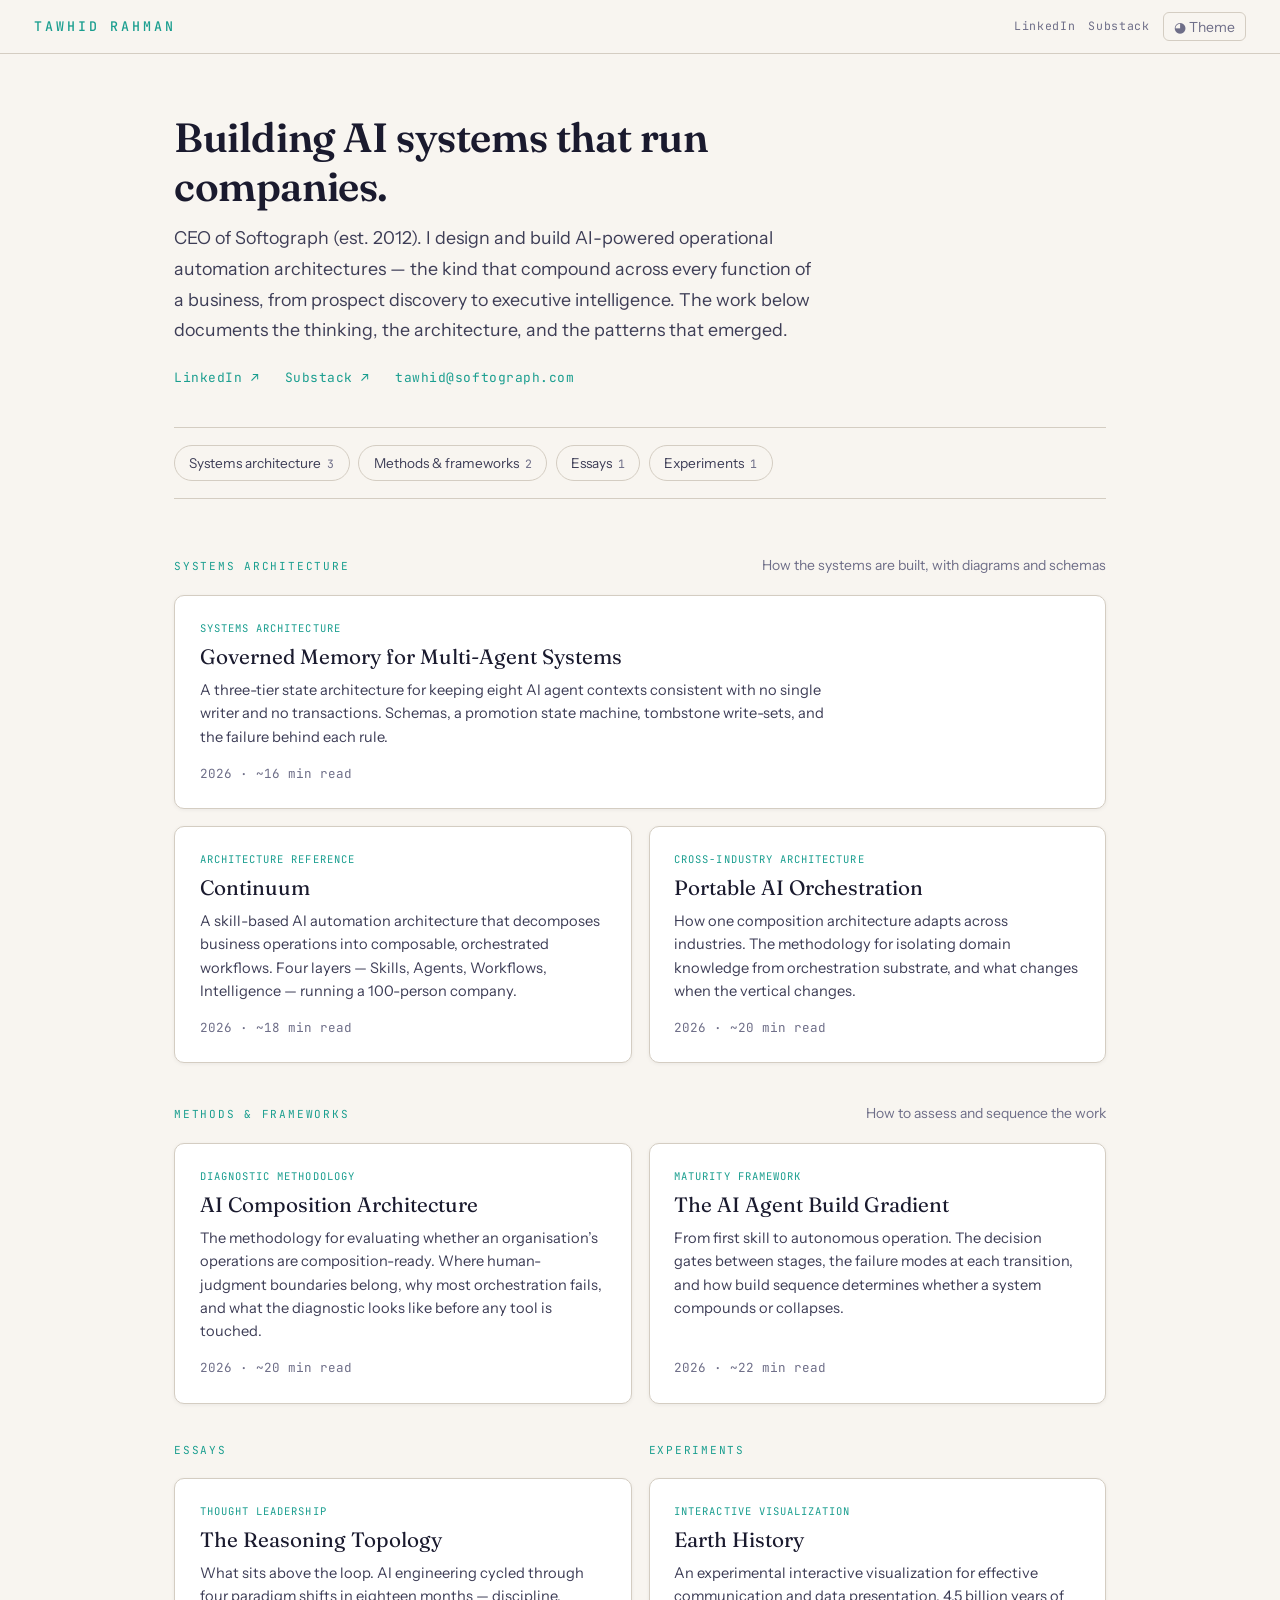
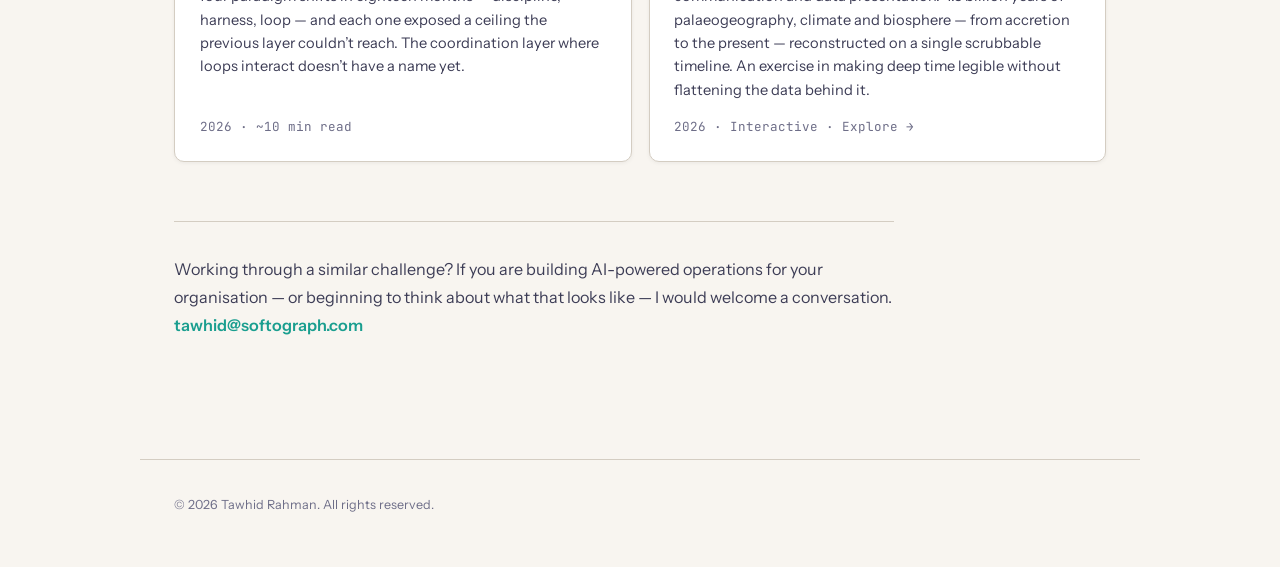
==== index.html @ f1efe05d "Layout: equal-height paired cards; centred reading column with wider figures on all articles; fix mo" ====
<!DOCTYPE html>
<html lang="en" data-theme="light">
<head>
<meta charset="UTF-8">
<meta name="viewport" content="width=device-width, initial-scale=1.0">
<title>Tawhid Rahman &mdash; AI Architecture &amp; Enterprise Automation</title>
<meta name="description" content="Tawhid Rahman designs and builds AI-powered operational automation systems for enterprises. CEO of Softograph. Explore architecture references, diagnostic methodologies, and frameworks.">
<meta name="author" content="Tawhid Rahman">
<meta property="og:title" content="Tawhid Rahman — AI Architecture & Enterprise Automation">
<meta property="og:description" content="Architecture references, diagnostic methodologies, and frameworks for building AI-powered operational automation systems.">
<meta property="og:type" content="website">
<link rel="preconnect" href="https://fonts.googleapis.com">
<link rel="preconnect" href="https://fonts.gstatic.com" crossorigin>
<link href="https://fonts.googleapis.com/css2?family=Fraunces:ital,opsz,wght@0,9..144,300;0,9..144,400;0,9..144,600;1,9..144,400&family=Instrument+Sans:wght@400;500;600;700&family=JetBrains+Mono:wght@400;500&display=swap" rel="stylesheet">
<style>
:root{
  --teal:#1a9e8f;--teal-light:#2ec4b6;
  --text-p:#1a1a2e;--text-s:#3d3d56;--text-t:#6e6e88;
  --bg:#f8f5f0;--bg-card:#ffffff;--border:#d4cdc2;--shadow:rgba(10,20,38,.06);
  --serif:'Fraunces',Georgia,serif;
  --sans:'Instrument Sans',-apple-system,sans-serif;
  --mono:'JetBrains Mono','Menlo',monospace;
}
[data-theme="dark"]{
  --text-p:#e8e4de;--text-s:#b8b0a4;--text-t:#7a7268;
  --bg:#0b1426;--bg-card:#162033;--border:#2a3a52;--shadow:rgba(0,0,0,.3);
}
*,*::before,*::after{margin:0;padding:0;box-sizing:border-box}
html{scroll-behavior:smooth;font-size:17px}
body{font-family:var(--sans);background:var(--bg);color:var(--text-p);line-height:1.78;-webkit-font-smoothing:antialiased;transition:background .3s,color .3s}

header{padding:.7rem 2rem;border-bottom:1px solid var(--border);display:flex;align-items:center;justify-content:space-between;background:var(--bg);position:sticky;top:0;z-index:50;backdrop-filter:blur(14px)}
.brand{font-family:var(--mono);font-size:.78rem;letter-spacing:.22em;text-transform:uppercase;color:var(--teal);text-decoration:none;font-weight:500}
.header-right{display:flex;gap:.75rem;align-items:center}
.header-link{font-family:var(--mono);font-size:.68rem;color:var(--text-t);text-decoration:none;letter-spacing:.06em;transition:color .2s}.header-link:hover{color:var(--teal)}
.theme-toggle{background:none;border:1px solid var(--border);border-radius:6px;padding:.3rem .6rem;cursor:pointer;font-size:.82rem;color:var(--text-t);font-family:var(--sans);transition:all .2s}
.theme-toggle:hover{border-color:var(--teal);color:var(--teal)}

main{max-width:1000px;margin:0 auto;padding:3.5rem 2rem 5rem}

.intro{max-width:720px;margin-bottom:2.2rem}
.intro h1{font-family:var(--serif);font-size:2.4rem;font-weight:600;line-height:1.18;margin-bottom:.8rem;letter-spacing:-.01em}
.intro p{font-size:1.05rem;color:var(--text-s);max-width:640px;line-height:1.72}
.intro-links{display:flex;flex-wrap:wrap;gap:1.5rem;margin-top:1.2rem;font-family:var(--mono);font-size:.76rem}
.intro-links a{color:var(--teal);text-decoration:none;letter-spacing:.04em;transition:opacity .2s}.intro-links a:hover{opacity:.7}

.jump{display:flex;flex-wrap:wrap;gap:.5rem;margin-bottom:1rem;padding:1rem 0;border-top:1px solid var(--border);border-bottom:1px solid var(--border)}
.jump a{font-size:.8rem;color:var(--text-s);text-decoration:none;border:1px solid var(--border);border-radius:999px;padding:.28rem .85rem;transition:border-color .2s,color .2s}
.jump a:hover{border-color:var(--teal);color:var(--teal)}
.jump a span{font-family:var(--mono);font-size:.68rem;color:var(--text-t);margin-left:.35rem}

.shelf{padding-top:2.2rem;scroll-margin-top:4rem}
.shelf-head{display:flex;align-items:baseline;justify-content:space-between;gap:1rem;margin-bottom:1rem}
.section-label{font-family:var(--mono);font-size:.65rem;letter-spacing:.16em;text-transform:uppercase;color:var(--teal)}
.shelf-note{font-size:.82rem;color:var(--text-t)}

.grid{display:grid;grid-template-columns:repeat(2,minmax(0,1fr));gap:1rem}
.work-card{display:flex;flex-direction:column;background:var(--bg-card);border:1px solid var(--border);border-radius:10px;padding:1.35rem 1.45rem;text-decoration:none;transition:border-color .2s,box-shadow .2s;box-shadow:0 1px 4px var(--shadow)}
.work-card:hover{box-shadow:0 6px 16px var(--shadow);border-color:var(--teal)}
.work-card:focus-visible{outline:2px solid var(--teal);outline-offset:2px}
.work-card .card-eyebrow{font-family:var(--mono);font-size:.62rem;letter-spacing:.1em;text-transform:uppercase;color:var(--teal);margin-bottom:.4rem}
.work-card h3{font-family:var(--serif);font-size:1.22rem;font-weight:400;color:var(--text-p);margin-bottom:.45rem;line-height:1.3}
.work-card p{font-size:.86rem;color:var(--text-s);margin-bottom:.8rem;line-height:1.6;flex:1}
.work-card .card-meta{font-size:.74rem;color:var(--text-t);font-family:var(--mono)}
.work-card.wide{grid-column:1 / -1}
.work-card.wide p{max-width:640px}
.pair{display:grid;grid-template-columns:repeat(2,minmax(0,1fr));gap:1rem;align-items:stretch}
.pair .shelf{display:flex;flex-direction:column}
.pair .grid{grid-template-columns:1fr;flex:1}
.pair .grid .work-card{height:100%}
.pair .shelf-note{display:none}

.cta-band{margin-top:3.5rem;padding:2rem 0;border-top:1px solid var(--border);max-width:720px}
.cta-band p{font-size:.95rem;color:var(--text-s);line-height:1.72}
.cta-band a{color:var(--teal);font-weight:600;text-decoration:none}.cta-band a:hover{text-decoration:underline}

footer{max-width:1000px;margin:0 auto;padding:2rem 2rem 3rem;font-size:.74rem;color:var(--text-t);border-top:1px solid var(--border)}

@media(max-width:760px){
  .grid,.pair{grid-template-columns:1fr}
  .shelf-note{display:none}
}
@media(max-width:640px){
  main{padding:2.5rem 1.2rem 4rem}
  .intro h1{font-size:1.8rem}
  header{padding:.7rem 1.2rem}
  footer{padding:2rem 1.2rem}
}
</style>
</head>
<body>

<header>
  <a class="brand" href="/">Tawhid Rahman</a>
  <div class="header-right">
    <a class="header-link" href="https://www.linkedin.com/in/tawhidurr/" target="_blank" rel="noopener">LinkedIn</a>
    <a class="header-link" href="https://substack.com/@tawhidr" target="_blank" rel="noopener">Substack</a>
    <button class="theme-toggle" onclick="toggleTheme()" aria-label="Toggle theme">&#9685; Theme</button>
  </div>
</header>

<main>
  <section class="intro">
    <h1>Building AI systems that run companies.</h1>
    <p>
      CEO of Softograph (est. 2012). I design and build AI-powered operational automation architectures &mdash; the kind that compound across every function of a business, from prospect discovery to executive intelligence. The work below documents the thinking, the architecture, and the patterns that emerged.
    </p>
    <div class="intro-links">
      <a href="https://www.linkedin.com/in/tawhidurr/" target="_blank" rel="noopener">LinkedIn &nearr;</a>
      <a href="https://substack.com/@tawhidr" target="_blank" rel="noopener">Substack &nearr;</a>
      <a href="mailto:tawhid@softograph.com">tawhid@softograph.com</a>
    </div>
  </section>

  <nav class="jump" aria-label="Sections">
    <a href="#systems">Systems architecture<span>3</span></a>
    <a href="#methods">Methods &amp; frameworks<span>2</span></a>
    <a href="#essays">Essays<span>1</span></a>
    <a href="#experiments">Experiments<span>1</span></a>
  </nav>

  <section class="shelf" id="systems">
    <div class="shelf-head">
      <p class="section-label">Systems Architecture</p>
      <p class="shelf-note">How the systems are built, with diagrams and schemas</p>
    </div>
    <div class="grid">
      <a class="work-card wide" href="/work/governed-agent-memory.html">
        <span class="card-eyebrow">Systems Architecture</span>
        <h3>Governed Memory for Multi-Agent Systems</h3>
        <p>A three-tier state architecture for keeping eight AI agent contexts consistent with no single writer and no transactions. Schemas, a promotion state machine, tombstone write-sets, and the failure behind each rule.</p>
        <span class="card-meta">2026 &middot; ~16 min read</span>
      </a>

      <a class="work-card" href="/work/continuum.html">
        <span class="card-eyebrow">Architecture Reference</span>
        <h3>Continuum</h3>
        <p>A skill-based AI automation architecture that decomposes business operations into composable, orchestrated workflows. Four layers &mdash; Skills, Agents, Workflows, Intelligence &mdash; running a 100-person company.</p>
        <span class="card-meta">2026 &middot; ~18 min read</span>
      </a>

      <a class="work-card" href="/work/portable-ai-orchestration.html">
        <span class="card-eyebrow">Cross-Industry Architecture</span>
        <h3>Portable AI Orchestration</h3>
        <p>How one composition architecture adapts across industries. The methodology for isolating domain knowledge from orchestration substrate, and what changes when the vertical changes.</p>
        <span class="card-meta">2026 &middot; ~20 min read</span>
      </a>
    </div>
  </section>

  <section class="shelf" id="methods">
    <div class="shelf-head">
      <p class="section-label">Methods &amp; Frameworks</p>
      <p class="shelf-note">How to assess and sequence the work</p>
    </div>
    <div class="grid">
      <a class="work-card" href="/work/ai-composition-architecture.html">
        <span class="card-eyebrow">Diagnostic Methodology</span>
        <h3>AI Composition Architecture</h3>
        <p>The methodology for evaluating whether an organisation&rsquo;s operations are composition-ready. Where human-judgment boundaries belong, why most orchestration fails, and what the diagnostic looks like before any tool is touched.</p>
        <span class="card-meta">2026 &middot; ~20 min read</span>
      </a>

      <a class="work-card" href="/work/ai-agent-build-gradient.html">
        <span class="card-eyebrow">Maturity Framework</span>
        <h3>The AI Agent Build Gradient</h3>
        <p>From first skill to autonomous operation. The decision gates between stages, the failure modes at each transition, and how build sequence determines whether a system compounds or collapses.</p>
        <span class="card-meta">2026 &middot; ~22 min read</span>
      </a>
    </div>
  </section>

  <div class="pair">
  <section class="shelf" id="essays">
    <div class="shelf-head">
      <p class="section-label">Essays</p>
      <p class="shelf-note">Arguments about where the field is heading</p>
    </div>
    <div class="grid">
      <a class="work-card" href="/work/reasoning-topology.html">
        <span class="card-eyebrow">Thought Leadership</span>
        <h3>The Reasoning Topology</h3>
        <p>What sits above the loop. AI engineering cycled through four paradigm shifts in eighteen months &mdash; discipline, harness, loop &mdash; and each one exposed a ceiling the previous layer couldn&rsquo;t reach. The coordination layer where loops interact doesn&rsquo;t have a name yet.</p>
        <span class="card-meta">2026 &middot; ~10 min read</span>
      </a>
    </div>
  </section>

  <section class="shelf" id="experiments">
    <div class="shelf-head">
      <p class="section-label">Experiments</p>
      <p class="shelf-note">Interactive work on data presentation</p>
    </div>
    <div class="grid">
      <a class="work-card" href="/earth-history/">
        <span class="card-eyebrow">Interactive Visualization</span>
        <h3>Earth History</h3>
        <p>An experimental interactive visualization for effective communication and data presentation. 4.5 billion years of palaeogeography, climate and biosphere &mdash; from accretion to the present &mdash; reconstructed on a single scrubbable timeline. An exercise in making deep time legible without flattening the data behind it.</p>
        <span class="card-meta">2026 &middot; Interactive &middot; Explore &rarr;</span>
      </a>
    </div>
  </section>
  </div>

  <div class="cta-band">
    <p>Working through a similar challenge? If you are building AI-powered operations for your organisation &mdash; or beginning to think about what that looks like &mdash; I would welcome a conversation. <a href="mailto:tawhid@softograph.com">tawhid@softograph.com</a></p>
  </div>
</main>

<footer>
  <p>&copy; 2026 Tawhid Rahman. All rights reserved.</p>
</footer>

<script>
function toggleTheme(){var h=document.documentElement,c=h.getAttribute('data-theme');h.setAttribute('data-theme',c==='dark'?'light':'dark');localStorage.setItem('theme',h.getAttribute('data-theme'))}
(function(){var s=localStorage.getItem('theme');if(s)document.documentElement.setAttribute('data-theme',s)})();
</script>

</body>
</html>
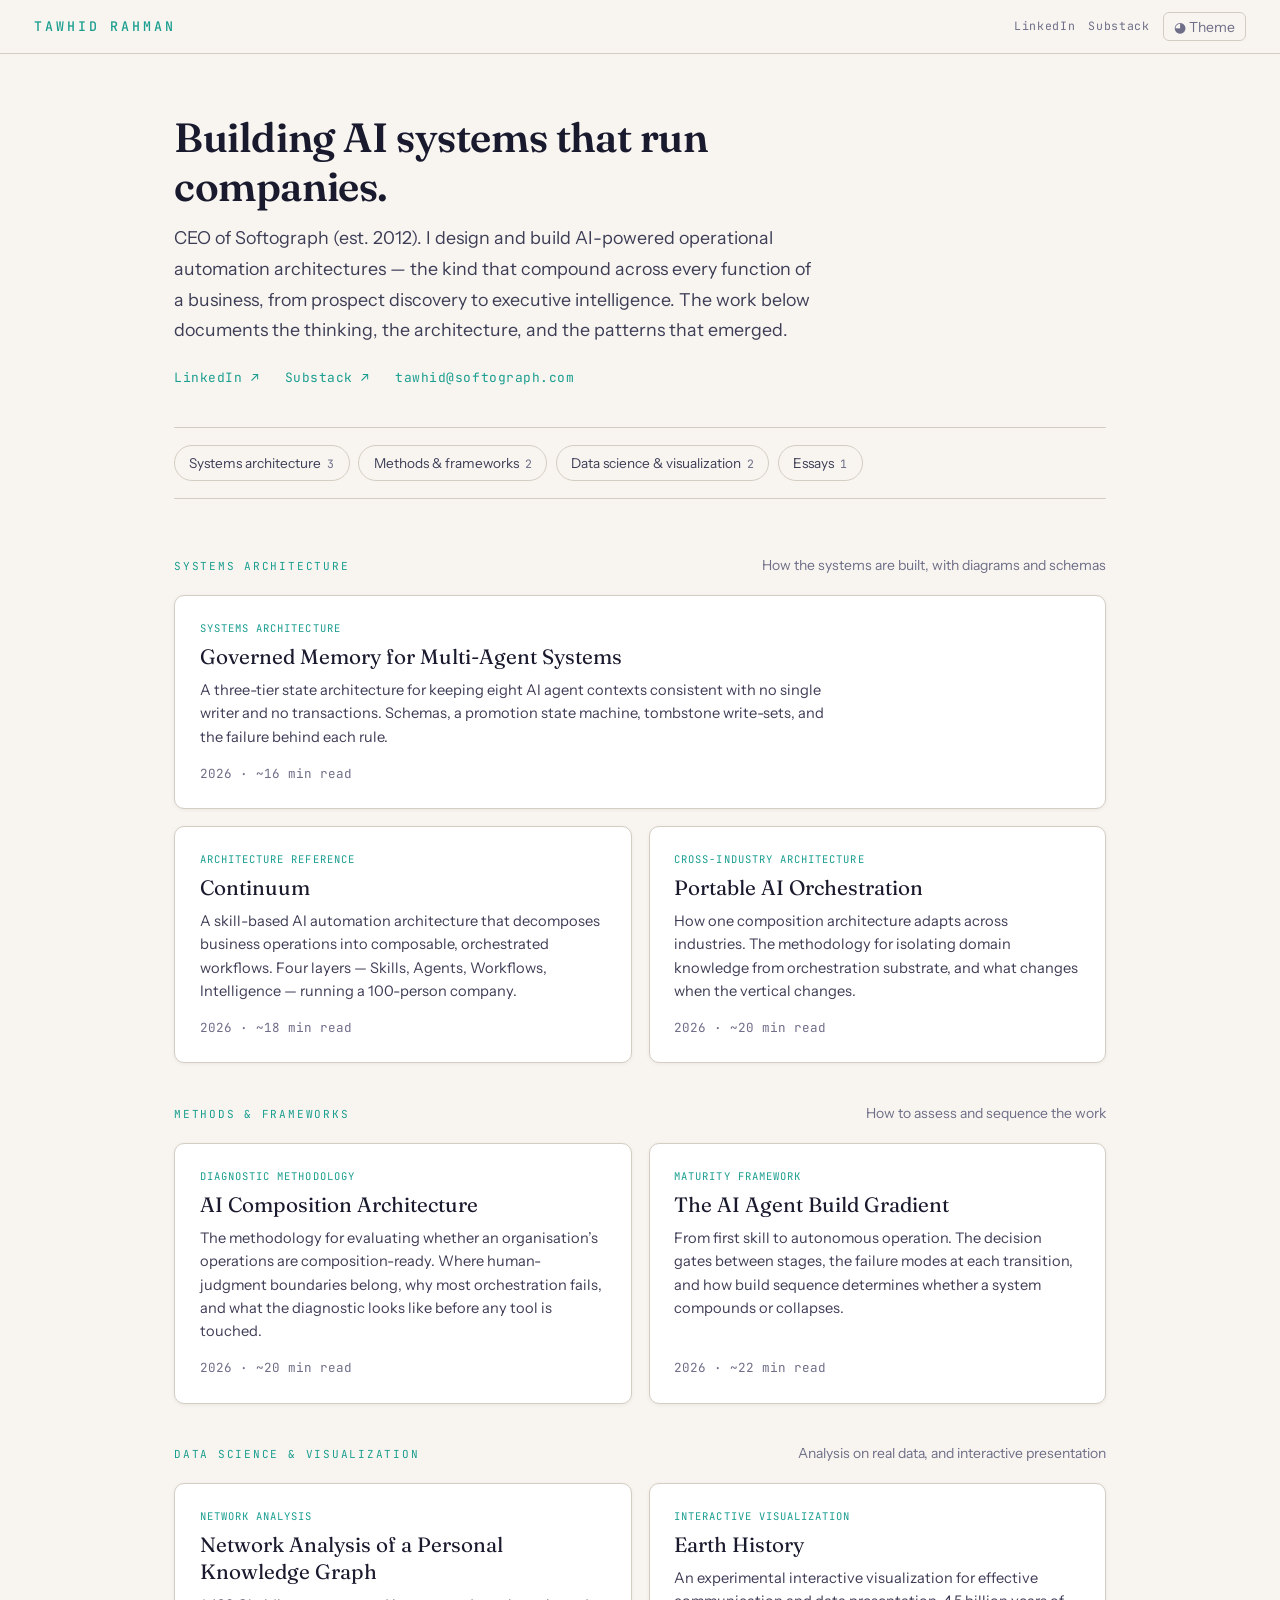
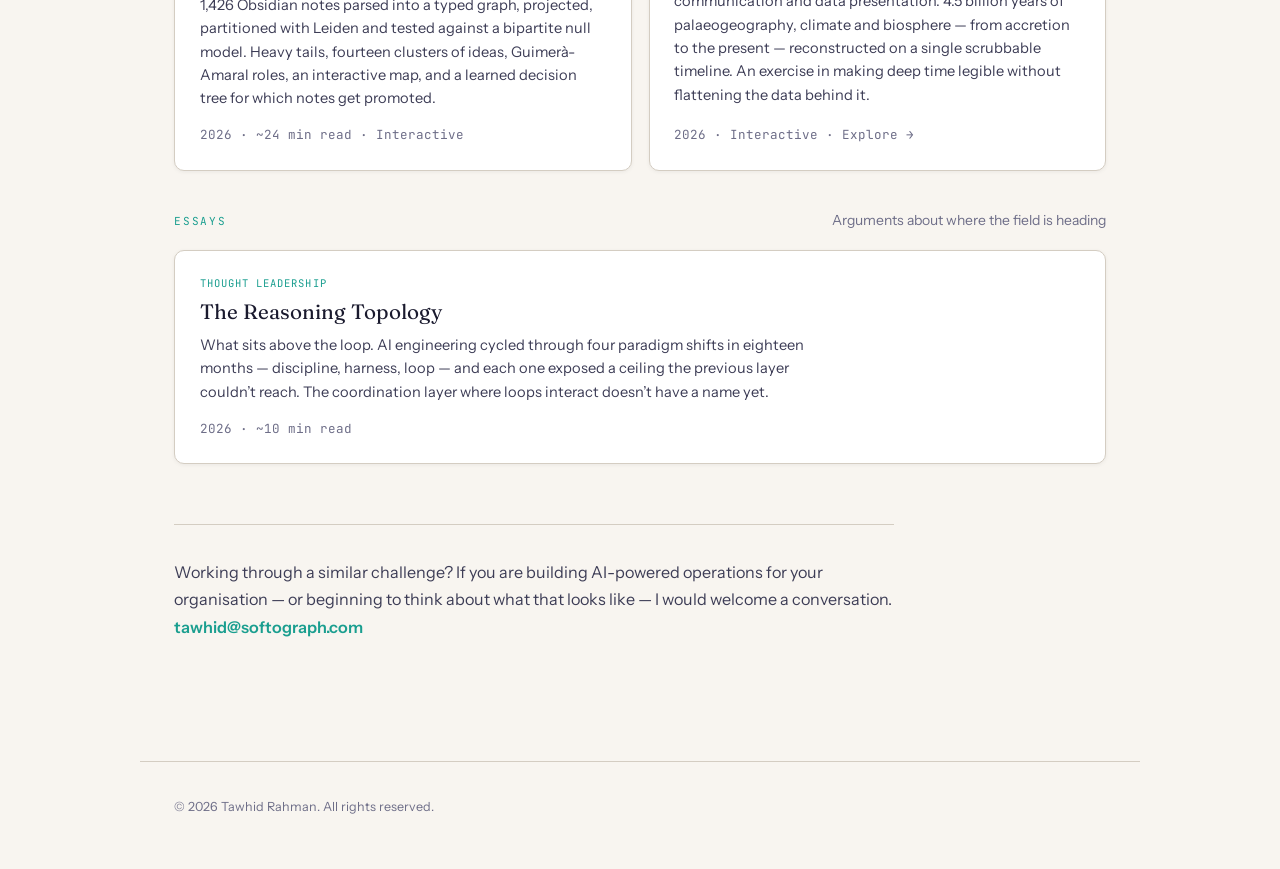
==== commit c73f78a5: "Publish Network Analysis of a Personal Knowledge Graph; add Data science & visualization section" ====
--- a/index.html
+++ b/index.html
@@ -115,8 +115,8 @@
   <nav class="jump" aria-label="Sections">
     <a href="#systems">Systems architecture<span>3</span></a>
     <a href="#methods">Methods &amp; frameworks<span>2</span></a>
+    <a href="#data">Data science &amp; visualization<span>2</span></a>
     <a href="#essays">Essays<span>1</span></a>
-    <a href="#experiments">Experiments<span>1</span></a>
   </nav>
 
   <section class="shelf" id="systems">
@@ -170,28 +170,19 @@
     </div>
   </section>
 
-  <div class="pair">
-  <section class="shelf" id="essays">
-    <div class="shelf-head">
-      <p class="section-label">Essays</p>
-      <p class="shelf-note">Arguments about where the field is heading</p>
-    </div>
-    <div class="grid">
-      <a class="work-card" href="/work/reasoning-topology.html">
-        <span class="card-eyebrow">Thought Leadership</span>
-        <h3>The Reasoning Topology</h3>
-        <p>What sits above the loop. AI engineering cycled through four paradigm shifts in eighteen months &mdash; discipline, harness, loop &mdash; and each one exposed a ceiling the previous layer couldn&rsquo;t reach. The coordination layer where loops interact doesn&rsquo;t have a name yet.</p>
-        <span class="card-meta">2026 &middot; ~10 min read</span>
-      </a>
-    </div>
-  </section>
-
-  <section class="shelf" id="experiments">
-    <div class="shelf-head">
-      <p class="section-label">Experiments</p>
-      <p class="shelf-note">Interactive work on data presentation</p>
-    </div>
-    <div class="grid">
+  <section class="shelf" id="data">
+    <div class="shelf-head">
+      <p class="section-label">Data Science &amp; Visualization</p>
+      <p class="shelf-note">Analysis on real data, and interactive presentation</p>
+    </div>
+    <div class="grid">
+      <a class="work-card" href="/work/knowledge-graph-network-analysis.html">
+        <span class="card-eyebrow">Network Analysis</span>
+        <h3>Network Analysis of a Personal Knowledge Graph</h3>
+        <p>1,426 Obsidian notes parsed into a typed graph, projected, partitioned with Leiden and tested against a bipartite null model. Heavy tails, fourteen clusters of ideas, Guimer&agrave;-Amaral roles, an interactive map, and a learned decision tree for which notes get promoted.</p>
+        <span class="card-meta">2026 &middot; ~24 min read &middot; Interactive</span>
+      </a>
+
       <a class="work-card" href="/earth-history/">
         <span class="card-eyebrow">Interactive Visualization</span>
         <h3>Earth History</h3>
@@ -200,7 +191,21 @@
       </a>
     </div>
   </section>
-  </div>
+
+  <section class="shelf" id="essays">
+    <div class="shelf-head">
+      <p class="section-label">Essays</p>
+      <p class="shelf-note">Arguments about where the field is heading</p>
+    </div>
+    <div class="grid">
+      <a class="work-card wide" href="/work/reasoning-topology.html">
+        <span class="card-eyebrow">Thought Leadership</span>
+        <h3>The Reasoning Topology</h3>
+        <p>What sits above the loop. AI engineering cycled through four paradigm shifts in eighteen months &mdash; discipline, harness, loop &mdash; and each one exposed a ceiling the previous layer couldn&rsquo;t reach. The coordination layer where loops interact doesn&rsquo;t have a name yet.</p>
+        <span class="card-meta">2026 &middot; ~10 min read</span>
+      </a>
+    </div>
+  </section>
 
   <div class="cta-band">
     <p>Working through a similar challenge? If you are building AI-powered operations for your organisation &mdash; or beginning to think about what that looks like &mdash; I would welcome a conversation. <a href="mailto:tawhid@softograph.com">tawhid@softograph.com</a></p>
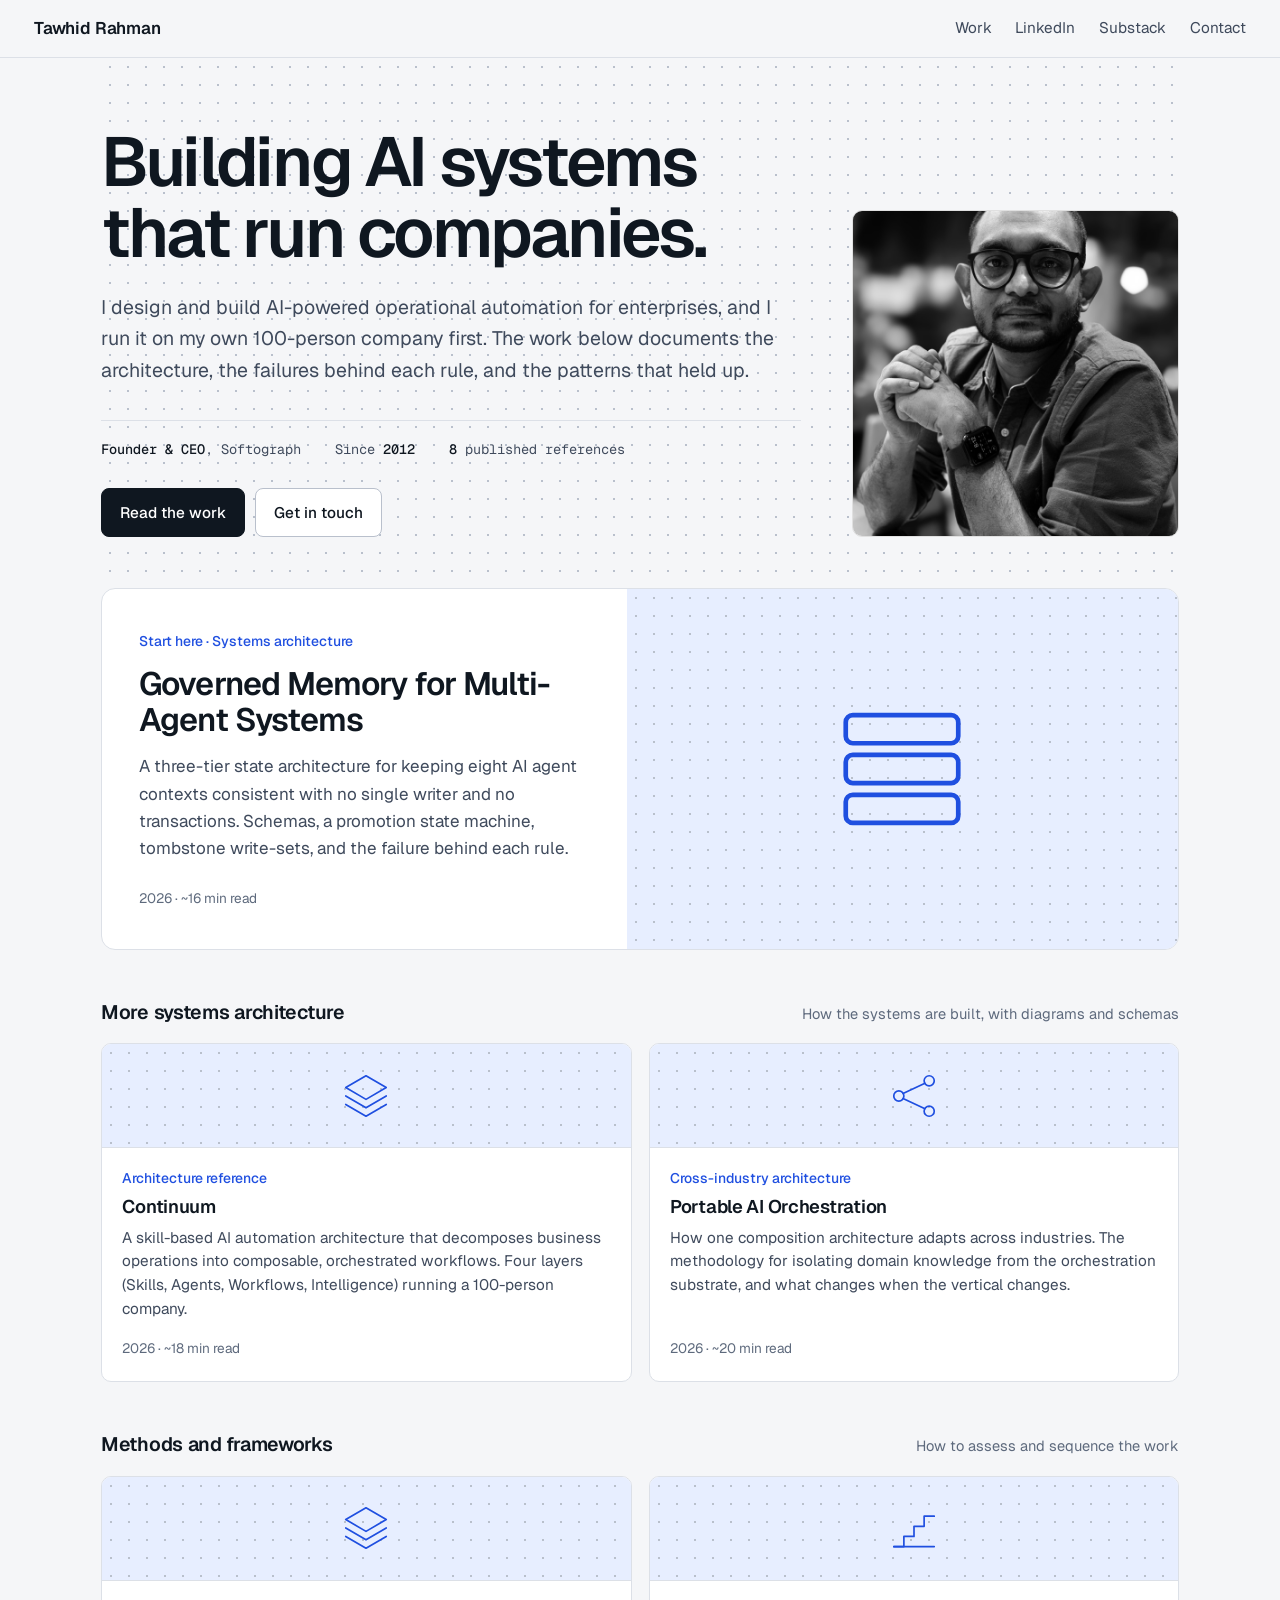
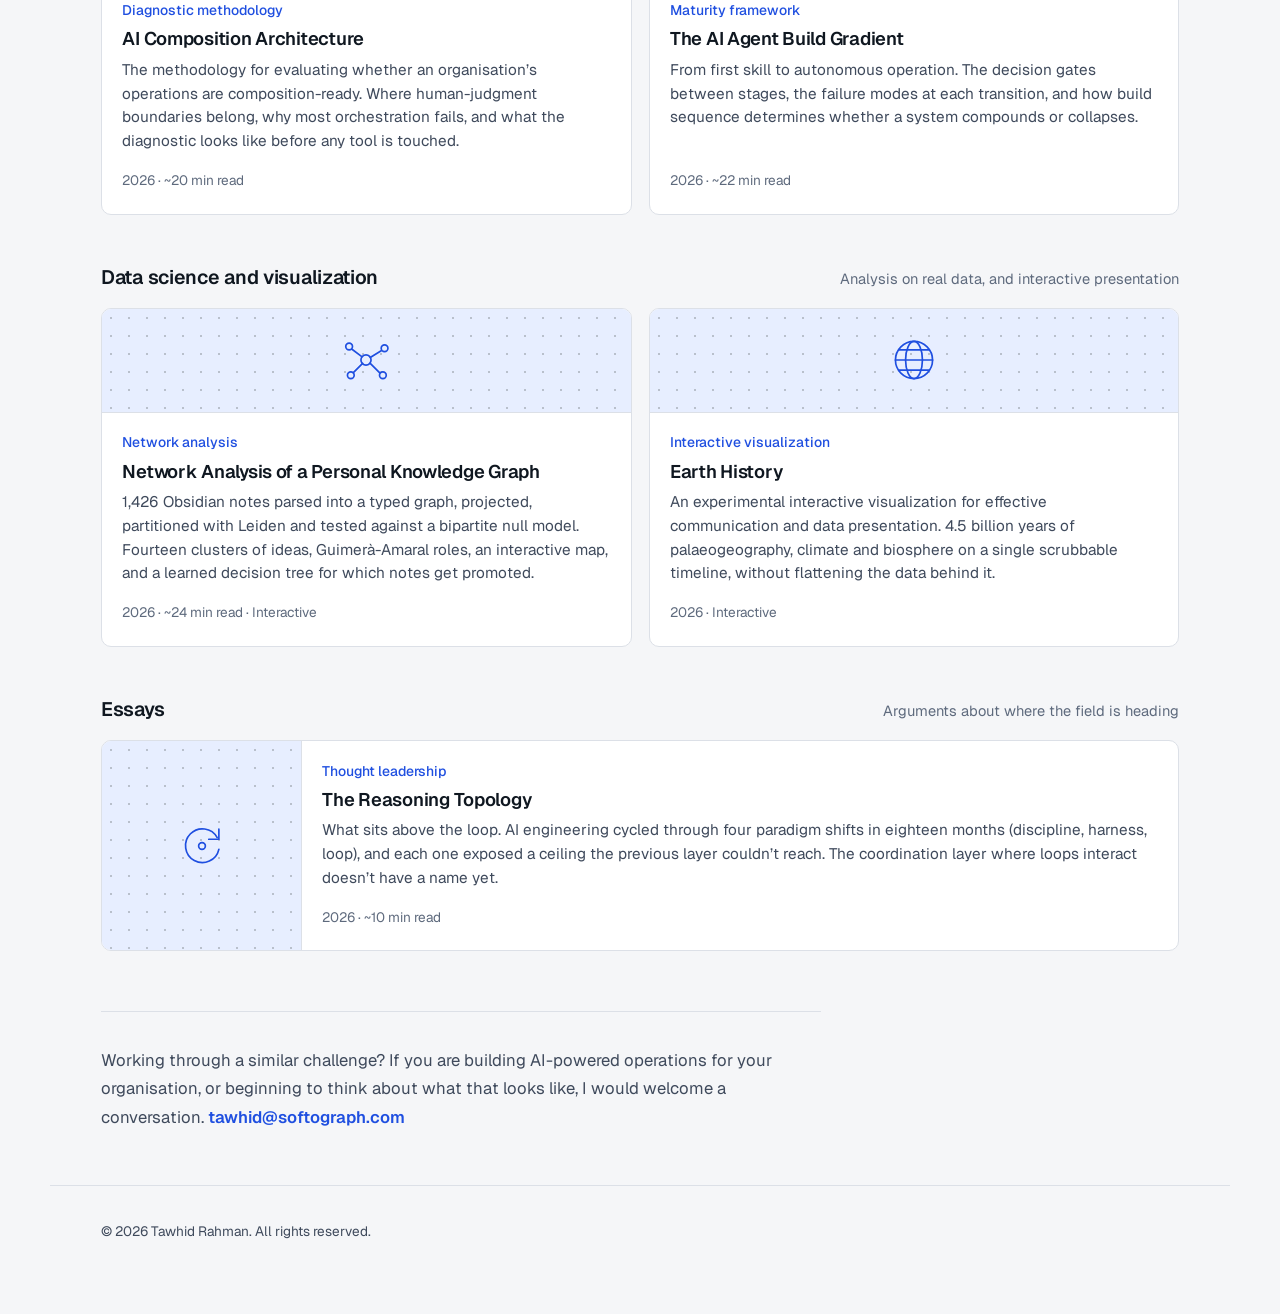
==== commit bce25ca8: "Sitewide redesign (Schematic): shared /assets/site.css, light-only, rebuilt home, retheme all articl" ====
--- a/index.html
+++ b/index.html
@@ -1,225 +1,109 @@
 <!DOCTYPE html>
-<html lang="en" data-theme="light">
+<html lang="en">
 <head>
 <meta charset="UTF-8">
 <meta name="viewport" content="width=device-width, initial-scale=1.0">
 <title>Tawhid Rahman &mdash; AI Architecture &amp; Enterprise Automation</title>
-<meta name="description" content="Tawhid Rahman designs and builds AI-powered operational automation systems for enterprises. CEO of Softograph. Explore architecture references, diagnostic methodologies, and frameworks.">
+<meta name="description" content="Tawhid Rahman designs and builds AI-powered operational automation systems for enterprises. CEO of Softograph. Architecture references, diagnostic methodologies, and frameworks.">
 <meta name="author" content="Tawhid Rahman">
 <meta property="og:title" content="Tawhid Rahman — AI Architecture & Enterprise Automation">
 <meta property="og:description" content="Architecture references, diagnostic methodologies, and frameworks for building AI-powered operational automation systems.">
 <meta property="og:type" content="website">
+<meta property="og:url" content="https://rahman-tawhid.github.io/">
+<meta property="og:image" content="https://rahman-tawhid.github.io/assets/og.png">
+<meta name="twitter:card" content="summary_large_image">
 <link rel="preconnect" href="https://fonts.googleapis.com">
 <link rel="preconnect" href="https://fonts.gstatic.com" crossorigin>
-<link href="https://fonts.googleapis.com/css2?family=Fraunces:ital,opsz,wght@0,9..144,300;0,9..144,400;0,9..144,600;1,9..144,400&family=Instrument+Sans:wght@400;500;600;700&family=JetBrains+Mono:wght@400;500&display=swap" rel="stylesheet">
-<style>
-:root{
-  --teal:#1a9e8f;--teal-light:#2ec4b6;
-  --text-p:#1a1a2e;--text-s:#3d3d56;--text-t:#6e6e88;
-  --bg:#f8f5f0;--bg-card:#ffffff;--border:#d4cdc2;--shadow:rgba(10,20,38,.06);
-  --serif:'Fraunces',Georgia,serif;
-  --sans:'Instrument Sans',-apple-system,sans-serif;
-  --mono:'JetBrains Mono','Menlo',monospace;
-}
-[data-theme="dark"]{
-  --text-p:#e8e4de;--text-s:#b8b0a4;--text-t:#7a7268;
-  --bg:#0b1426;--bg-card:#162033;--border:#2a3a52;--shadow:rgba(0,0,0,.3);
-}
-*,*::before,*::after{margin:0;padding:0;box-sizing:border-box}
-html{scroll-behavior:smooth;font-size:17px}
-body{font-family:var(--sans);background:var(--bg);color:var(--text-p);line-height:1.78;-webkit-font-smoothing:antialiased;transition:background .3s,color .3s}
-
-header{padding:.7rem 2rem;border-bottom:1px solid var(--border);display:flex;align-items:center;justify-content:space-between;background:var(--bg);position:sticky;top:0;z-index:50;backdrop-filter:blur(14px)}
-.brand{font-family:var(--mono);font-size:.78rem;letter-spacing:.22em;text-transform:uppercase;color:var(--teal);text-decoration:none;font-weight:500}
-.header-right{display:flex;gap:.75rem;align-items:center}
-.header-link{font-family:var(--mono);font-size:.68rem;color:var(--text-t);text-decoration:none;letter-spacing:.06em;transition:color .2s}.header-link:hover{color:var(--teal)}
-.theme-toggle{background:none;border:1px solid var(--border);border-radius:6px;padding:.3rem .6rem;cursor:pointer;font-size:.82rem;color:var(--text-t);font-family:var(--sans);transition:all .2s}
-.theme-toggle:hover{border-color:var(--teal);color:var(--teal)}
-
-main{max-width:1000px;margin:0 auto;padding:3.5rem 2rem 5rem}
-
-.intro{max-width:720px;margin-bottom:2.2rem}
-.intro h1{font-family:var(--serif);font-size:2.4rem;font-weight:600;line-height:1.18;margin-bottom:.8rem;letter-spacing:-.01em}
-.intro p{font-size:1.05rem;color:var(--text-s);max-width:640px;line-height:1.72}
-.intro-links{display:flex;flex-wrap:wrap;gap:1.5rem;margin-top:1.2rem;font-family:var(--mono);font-size:.76rem}
-.intro-links a{color:var(--teal);text-decoration:none;letter-spacing:.04em;transition:opacity .2s}.intro-links a:hover{opacity:.7}
-
-.jump{display:flex;flex-wrap:wrap;gap:.5rem;margin-bottom:1rem;padding:1rem 0;border-top:1px solid var(--border);border-bottom:1px solid var(--border)}
-.jump a{font-size:.8rem;color:var(--text-s);text-decoration:none;border:1px solid var(--border);border-radius:999px;padding:.28rem .85rem;transition:border-color .2s,color .2s}
-.jump a:hover{border-color:var(--teal);color:var(--teal)}
-.jump a span{font-family:var(--mono);font-size:.68rem;color:var(--text-t);margin-left:.35rem}
-
-.shelf{padding-top:2.2rem;scroll-margin-top:4rem}
-.shelf-head{display:flex;align-items:baseline;justify-content:space-between;gap:1rem;margin-bottom:1rem}
-.section-label{font-family:var(--mono);font-size:.65rem;letter-spacing:.16em;text-transform:uppercase;color:var(--teal)}
-.shelf-note{font-size:.82rem;color:var(--text-t)}
-
-.grid{display:grid;grid-template-columns:repeat(2,minmax(0,1fr));gap:1rem}
-.work-card{display:flex;flex-direction:column;background:var(--bg-card);border:1px solid var(--border);border-radius:10px;padding:1.35rem 1.45rem;text-decoration:none;transition:border-color .2s,box-shadow .2s;box-shadow:0 1px 4px var(--shadow)}
-.work-card:hover{box-shadow:0 6px 16px var(--shadow);border-color:var(--teal)}
-.work-card:focus-visible{outline:2px solid var(--teal);outline-offset:2px}
-.work-card .card-eyebrow{font-family:var(--mono);font-size:.62rem;letter-spacing:.1em;text-transform:uppercase;color:var(--teal);margin-bottom:.4rem}
-.work-card h3{font-family:var(--serif);font-size:1.22rem;font-weight:400;color:var(--text-p);margin-bottom:.45rem;line-height:1.3}
-.work-card p{font-size:.86rem;color:var(--text-s);margin-bottom:.8rem;line-height:1.6;flex:1}
-.work-card .card-meta{font-size:.74rem;color:var(--text-t);font-family:var(--mono)}
-.work-card.wide{grid-column:1 / -1}
-.work-card.wide p{max-width:640px}
-.pair{display:grid;grid-template-columns:repeat(2,minmax(0,1fr));gap:1rem;align-items:stretch}
-.pair .shelf{display:flex;flex-direction:column}
-.pair .grid{grid-template-columns:1fr;flex:1}
-.pair .grid .work-card{height:100%}
-.pair .shelf-note{display:none}
-
-.cta-band{margin-top:3.5rem;padding:2rem 0;border-top:1px solid var(--border);max-width:720px}
-.cta-band p{font-size:.95rem;color:var(--text-s);line-height:1.72}
-.cta-band a{color:var(--teal);font-weight:600;text-decoration:none}.cta-band a:hover{text-decoration:underline}
-
-footer{max-width:1000px;margin:0 auto;padding:2rem 2rem 3rem;font-size:.74rem;color:var(--text-t);border-top:1px solid var(--border)}
-
-@media(max-width:760px){
-  .grid,.pair{grid-template-columns:1fr}
-  .shelf-note{display:none}
-}
-@media(max-width:640px){
-  main{padding:2.5rem 1.2rem 4rem}
-  .intro h1{font-size:1.8rem}
-  header{padding:.7rem 1.2rem}
-  footer{padding:2rem 1.2rem}
-}
-</style>
+<link href="https://fonts.googleapis.com/css2?family=Geist:wght@400;500;600&family=Geist+Mono:wght@400;500&display=swap" rel="stylesheet">
+<link rel="stylesheet" href="/assets/site.css">
 </head>
 <body>
 
-<header>
-  <a class="brand" href="/">Tawhid Rahman</a>
-  <div class="header-right">
+<svg width="0" height="0" style="position:absolute" aria-hidden="true">
+  <defs>
+    <symbol id="g-stack" viewBox="0 0 64 64"><rect class="glyph" x="8" y="9" width="48" height="12" rx="3"/><rect class="glyph" x="8" y="26" width="48" height="12" rx="3"/><rect class="glyph" x="8" y="43" width="48" height="12" rx="3"/></symbol>
+    <symbol id="g-layers" viewBox="0 0 64 64"><path class="glyph" d="M32 8 8 22l24 14 24-14z"/><path class="glyph" d="m8 32 24 14 24-14"/><path class="glyph" d="m8 42 24 14 24-14"/></symbol>
+    <symbol id="g-nodes" viewBox="0 0 64 64"><circle class="glyph" cx="14" cy="32" r="6"/><circle class="glyph" cx="50" cy="14" r="6"/><circle class="glyph" cx="50" cy="50" r="6"/><path class="glyph" d="m19 29 26-12M19 35l26 12"/></symbol>
+    <symbol id="g-steps" viewBox="0 0 64 64"><path class="glyph" d="M8 54h12V42h12V30h12V18h12"/><path class="glyph" d="M8 54h48"/></symbol>
+    <symbol id="g-net" viewBox="0 0 64 64"><circle class="glyph" cx="32" cy="32" r="6"/><circle class="glyph" cx="12" cy="16" r="4"/><circle class="glyph" cx="54" cy="18" r="4"/><circle class="glyph" cx="14" cy="50" r="4"/><circle class="glyph" cx="52" cy="50" r="4"/><path class="glyph" d="m15 19 12 9M50 21l-13 8M17 47l11-11M48 47 37 36"/></symbol>
+    <symbol id="g-loop" viewBox="0 0 64 64"><path class="glyph" d="M50 22A20 20 0 1 0 52 36"/><path class="glyph" d="M52 12v12H40"/><circle class="glyph" cx="32" cy="32" r="4"/></symbol>
+    <symbol id="g-globe" viewBox="0 0 64 64"><circle class="glyph" cx="32" cy="32" r="22"/><ellipse class="glyph" cx="32" cy="32" rx="10" ry="22"/><path class="glyph" d="M10 32h44M14 20h36M14 44h36"/></symbol>
+  </defs>
+</svg>
+
+<header class="site-header">
+  <a class="brand" href="/"><span class="brand-name">Tawhid Rahman</span></a>
+  <div class="header-controls">
+    <a class="header-link" href="#work">Work</a>
     <a class="header-link" href="https://www.linkedin.com/in/tawhidurr/" target="_blank" rel="noopener">LinkedIn</a>
     <a class="header-link" href="https://substack.com/@tawhidr" target="_blank" rel="noopener">Substack</a>
-    <button class="theme-toggle" onclick="toggleTheme()" aria-label="Toggle theme">&#9685; Theme</button>
+    <a class="header-link" href="mailto:tawhid@softograph.com">Contact</a>
   </div>
 </header>
 
-<main>
-  <section class="intro">
-    <h1>Building AI systems that run companies.</h1>
-    <p>
-      CEO of Softograph (est. 2012). I design and build AI-powered operational automation architectures &mdash; the kind that compound across every function of a business, from prospect discovery to executive intelligence. The work below documents the thinking, the architecture, and the patterns that emerged.
-    </p>
-    <div class="intro-links">
-      <a href="https://www.linkedin.com/in/tawhidurr/" target="_blank" rel="noopener">LinkedIn &nearr;</a>
-      <a href="https://substack.com/@tawhidr" target="_blank" rel="noopener">Substack &nearr;</a>
-      <a href="mailto:tawhid@softograph.com">tawhid@softograph.com</a>
+<main class="home-main">
+
+  <section class="home-hero dots">
+    <div>
+      <h1>Building AI systems that run companies.</h1>
+      <p class="lead">I design and build AI-powered operational automation for enterprises, and I run it on my own 100-person company first. The work below documents the architecture, the failures behind each rule, and the patterns that held up.</p>
+      <div class="facts"><span><b>Founder &amp; CEO</b>, Softograph</span><span>Since <b>2012</b></span><span><b>8</b> published references</span></div>
+      <div class="home-links"><a class="primary" href="#work">Read the work</a><a href="mailto:tawhid@softograph.com">Get in touch</a></div>
     </div>
+    <img class="photo" src="/assets/profile.jpg" width="720" height="720" alt="Tawhid Rahman">
   </section>
 
-  <nav class="jump" aria-label="Sections">
-    <a href="#systems">Systems architecture<span>3</span></a>
-    <a href="#methods">Methods &amp; frameworks<span>2</span></a>
-    <a href="#data">Data science &amp; visualization<span>2</span></a>
-    <a href="#essays">Essays<span>1</span></a>
-  </nav>
+  <section id="work">
+    <a class="feat-card" href="/work/governed-agent-memory.html">
+      <div class="feat-text">
+        <span class="kind">Start here &middot; Systems architecture</span>
+        <h2>Governed Memory for Multi-Agent Systems</h2>
+        <p>A three-tier state architecture for keeping eight AI agent contexts consistent with no single writer and no transactions. Schemas, a promotion state machine, tombstone write-sets, and the failure behind each rule.</p>
+        <span class="meta">2026 &middot; ~16 min read</span>
+      </div>
+      <div class="feat-art"><svg aria-hidden="true"><use href="#g-stack"/></svg></div>
+    </a>
+  </section>
 
   <section class="shelf" id="systems">
-    <div class="shelf-head">
-      <p class="section-label">Systems Architecture</p>
-      <p class="shelf-note">How the systems are built, with diagrams and schemas</p>
-    </div>
-    <div class="grid">
-      <a class="work-card wide" href="/work/governed-agent-memory.html">
-        <span class="card-eyebrow">Systems Architecture</span>
-        <h3>Governed Memory for Multi-Agent Systems</h3>
-        <p>A three-tier state architecture for keeping eight AI agent contexts consistent with no single writer and no transactions. Schemas, a promotion state machine, tombstone write-sets, and the failure behind each rule.</p>
-        <span class="card-meta">2026 &middot; ~16 min read</span>
-      </a>
-
-      <a class="work-card" href="/work/continuum.html">
-        <span class="card-eyebrow">Architecture Reference</span>
-        <h3>Continuum</h3>
-        <p>A skill-based AI automation architecture that decomposes business operations into composable, orchestrated workflows. Four layers &mdash; Skills, Agents, Workflows, Intelligence &mdash; running a 100-person company.</p>
-        <span class="card-meta">2026 &middot; ~18 min read</span>
-      </a>
-
-      <a class="work-card" href="/work/portable-ai-orchestration.html">
-        <span class="card-eyebrow">Cross-Industry Architecture</span>
-        <h3>Portable AI Orchestration</h3>
-        <p>How one composition architecture adapts across industries. The methodology for isolating domain knowledge from orchestration substrate, and what changes when the vertical changes.</p>
-        <span class="card-meta">2026 &middot; ~20 min read</span>
-      </a>
+    <div class="shelf-head"><h2>More systems architecture</h2><p class="shelf-note">How the systems are built, with diagrams and schemas</p></div>
+    <div class="grid two">
+      <a class="item" href="/work/continuum.html"><div class="thumb"><svg aria-hidden="true"><use href="#g-layers"/></svg></div><div class="body"><span class="kind">Architecture reference</span><h3>Continuum</h3><p>A skill-based AI automation architecture that decomposes business operations into composable, orchestrated workflows. Four layers (Skills, Agents, Workflows, Intelligence) running a 100-person company.</p><span class="meta">2026 &middot; ~18 min read</span></div></a>
+      <a class="item" href="/work/portable-ai-orchestration.html"><div class="thumb"><svg aria-hidden="true"><use href="#g-nodes"/></svg></div><div class="body"><span class="kind">Cross-industry architecture</span><h3>Portable AI Orchestration</h3><p>How one composition architecture adapts across industries. The methodology for isolating domain knowledge from the orchestration substrate, and what changes when the vertical changes.</p><span class="meta">2026 &middot; ~20 min read</span></div></a>
     </div>
   </section>
 
   <section class="shelf" id="methods">
-    <div class="shelf-head">
-      <p class="section-label">Methods &amp; Frameworks</p>
-      <p class="shelf-note">How to assess and sequence the work</p>
-    </div>
-    <div class="grid">
-      <a class="work-card" href="/work/ai-composition-architecture.html">
-        <span class="card-eyebrow">Diagnostic Methodology</span>
-        <h3>AI Composition Architecture</h3>
-        <p>The methodology for evaluating whether an organisation&rsquo;s operations are composition-ready. Where human-judgment boundaries belong, why most orchestration fails, and what the diagnostic looks like before any tool is touched.</p>
-        <span class="card-meta">2026 &middot; ~20 min read</span>
-      </a>
-
-      <a class="work-card" href="/work/ai-agent-build-gradient.html">
-        <span class="card-eyebrow">Maturity Framework</span>
-        <h3>The AI Agent Build Gradient</h3>
-        <p>From first skill to autonomous operation. The decision gates between stages, the failure modes at each transition, and how build sequence determines whether a system compounds or collapses.</p>
-        <span class="card-meta">2026 &middot; ~22 min read</span>
-      </a>
+    <div class="shelf-head"><h2>Methods and frameworks</h2><p class="shelf-note">How to assess and sequence the work</p></div>
+    <div class="grid two">
+      <a class="item" href="/work/ai-composition-architecture.html"><div class="thumb"><svg aria-hidden="true"><use href="#g-layers"/></svg></div><div class="body"><span class="kind">Diagnostic methodology</span><h3>AI Composition Architecture</h3><p>The methodology for evaluating whether an organisation&rsquo;s operations are composition-ready. Where human-judgment boundaries belong, why most orchestration fails, and what the diagnostic looks like before any tool is touched.</p><span class="meta">2026 &middot; ~20 min read</span></div></a>
+      <a class="item" href="/work/ai-agent-build-gradient.html"><div class="thumb"><svg aria-hidden="true"><use href="#g-steps"/></svg></div><div class="body"><span class="kind">Maturity framework</span><h3>The AI Agent Build Gradient</h3><p>From first skill to autonomous operation. The decision gates between stages, the failure modes at each transition, and how build sequence determines whether a system compounds or collapses.</p><span class="meta">2026 &middot; ~22 min read</span></div></a>
     </div>
   </section>
 
   <section class="shelf" id="data">
-    <div class="shelf-head">
-      <p class="section-label">Data Science &amp; Visualization</p>
-      <p class="shelf-note">Analysis on real data, and interactive presentation</p>
-    </div>
-    <div class="grid">
-      <a class="work-card" href="/work/knowledge-graph-network-analysis.html">
-        <span class="card-eyebrow">Network Analysis</span>
-        <h3>Network Analysis of a Personal Knowledge Graph</h3>
-        <p>1,426 Obsidian notes parsed into a typed graph, projected, partitioned with Leiden and tested against a bipartite null model. Heavy tails, fourteen clusters of ideas, Guimer&agrave;-Amaral roles, an interactive map, and a learned decision tree for which notes get promoted.</p>
-        <span class="card-meta">2026 &middot; ~24 min read &middot; Interactive</span>
-      </a>
-
-      <a class="work-card" href="/earth-history/">
-        <span class="card-eyebrow">Interactive Visualization</span>
-        <h3>Earth History</h3>
-        <p>An experimental interactive visualization for effective communication and data presentation. 4.5 billion years of palaeogeography, climate and biosphere &mdash; from accretion to the present &mdash; reconstructed on a single scrubbable timeline. An exercise in making deep time legible without flattening the data behind it.</p>
-        <span class="card-meta">2026 &middot; Interactive &middot; Explore &rarr;</span>
-      </a>
+    <div class="shelf-head"><h2>Data science and visualization</h2><p class="shelf-note">Analysis on real data, and interactive presentation</p></div>
+    <div class="grid two">
+      <a class="item" href="/work/knowledge-graph-network-analysis.html"><div class="thumb"><svg aria-hidden="true"><use href="#g-net"/></svg></div><div class="body"><span class="kind">Network analysis</span><h3>Network Analysis of a Personal Knowledge Graph</h3><p>1,426 Obsidian notes parsed into a typed graph, projected, partitioned with Leiden and tested against a bipartite null model. Fourteen clusters of ideas, Guimer&agrave;-Amaral roles, an interactive map, and a learned decision tree for which notes get promoted.</p><span class="meta">2026 &middot; ~24 min read &middot; Interactive</span></div></a>
+      <a class="item" href="/earth-history/"><div class="thumb"><svg aria-hidden="true"><use href="#g-globe"/></svg></div><div class="body"><span class="kind">Interactive visualization</span><h3>Earth History</h3><p>An experimental interactive visualization for effective communication and data presentation. 4.5 billion years of palaeogeography, climate and biosphere on a single scrubbable timeline, without flattening the data behind it.</p><span class="meta">2026 &middot; Interactive</span></div></a>
     </div>
   </section>
 
   <section class="shelf" id="essays">
-    <div class="shelf-head">
-      <p class="section-label">Essays</p>
-      <p class="shelf-note">Arguments about where the field is heading</p>
-    </div>
-    <div class="grid">
-      <a class="work-card wide" href="/work/reasoning-topology.html">
-        <span class="card-eyebrow">Thought Leadership</span>
-        <h3>The Reasoning Topology</h3>
-        <p>What sits above the loop. AI engineering cycled through four paradigm shifts in eighteen months &mdash; discipline, harness, loop &mdash; and each one exposed a ceiling the previous layer couldn&rsquo;t reach. The coordination layer where loops interact doesn&rsquo;t have a name yet.</p>
-        <span class="card-meta">2026 &middot; ~10 min read</span>
-      </a>
+    <div class="shelf-head"><h2>Essays</h2><p class="shelf-note">Arguments about where the field is heading</p></div>
+    <div class="grid two">
+      <a class="item wide" href="/work/reasoning-topology.html"><div class="thumb"><svg aria-hidden="true"><use href="#g-loop"/></svg></div><div class="body"><span class="kind">Thought leadership</span><h3>The Reasoning Topology</h3><p>What sits above the loop. AI engineering cycled through four paradigm shifts in eighteen months (discipline, harness, loop), and each one exposed a ceiling the previous layer couldn&rsquo;t reach. The coordination layer where loops interact doesn&rsquo;t have a name yet.</p><span class="meta">2026 &middot; ~10 min read</span></div></a>
     </div>
   </section>
 
-  <div class="cta-band">
-    <p>Working through a similar challenge? If you are building AI-powered operations for your organisation &mdash; or beginning to think about what that looks like &mdash; I would welcome a conversation. <a href="mailto:tawhid@softograph.com">tawhid@softograph.com</a></p>
+  <div class="home-cta">
+    <p>Working through a similar challenge? If you are building AI-powered operations for your organisation, or beginning to think about what that looks like, I would welcome a conversation. <a href="mailto:tawhid@softograph.com">tawhid@softograph.com</a></p>
   </div>
 </main>
 
-<footer>
+<footer class="home-footer">
   <p>&copy; 2026 Tawhid Rahman. All rights reserved.</p>
 </footer>
 
-<script>
-function toggleTheme(){var h=document.documentElement,c=h.getAttribute('data-theme');h.setAttribute('data-theme',c==='dark'?'light':'dark');localStorage.setItem('theme',h.getAttribute('data-theme'))}
-(function(){var s=localStorage.getItem('theme');if(s)document.documentElement.setAttribute('data-theme',s)})();
-</script>
-
 </body>
 </html>
--- a/assets/site.css
+++ b/assets/site.css
@@ -0,0 +1,214 @@
+/* Tawhid Rahman — site stylesheet (Schematic). Light theme only.
+   Legacy variable names (--teal, --text-primary, --bg-card ...) are kept as aliases so inline SVG/JS keep working. */
+:root{
+  --bg:#F5F6F8;--bg-card:#FFFFFF;--bg-code:#EDF0F5;
+  --text-primary:#0F1720;--text-secondary:#3F4A5C;--text-tertiary:#5E6A7D;
+  --border:#DCE0E7;--border-strong:#B9C0CC;--shadow:rgba(15,23,32,.06);
+  --accent:#1F4FE0;--accent-light:#5B84F0;--accent-dim:#1638A8;--accent-tint:#E7EEFF;
+  --amber:#B7791F;--amber-tint:#FFF2D4;--warn:#B5462F;
+  --teal:var(--accent);--teal-light:var(--accent-light);--teal-dim:var(--accent-dim);
+  --sans:'Geist',system-ui,-apple-system,'Segoe UI',sans-serif;
+  --serif:var(--sans);
+  --mono:'Geist Mono',ui-monospace,'SF Mono',Menlo,monospace;
+  --max-w:780px;--toc-w:240px;--header-h:3.4rem;
+}
+*,*::before,*::after{margin:0;padding:0;box-sizing:border-box}
+html{scroll-behavior:smooth;font-size:17px}
+body{font-family:var(--sans);background:var(--bg);color:var(--text-primary);line-height:1.72;font-weight:400;-webkit-font-smoothing:antialiased}
+img{max-width:100%}
+:focus-visible{outline:2px solid var(--accent);outline-offset:3px}
+.dots{background-image:radial-gradient(var(--border-strong) 1px,transparent 1.2px);background-size:18px 18px}
+
+/* ---------- header ---------- */
+.site-header{position:fixed;top:0;left:0;right:0;z-index:100;height:var(--header-h);background:rgba(245,246,248,.92);backdrop-filter:blur(12px);-webkit-backdrop-filter:blur(12px);border-bottom:1px solid var(--border);padding:0 clamp(1rem,3vw,2rem);display:flex;align-items:center;justify-content:space-between}
+.brand{text-decoration:none;display:flex;align-items:baseline}
+.brand-name{font-family:var(--sans);font-weight:600;font-size:1rem;letter-spacing:-.01em;color:var(--text-primary)}
+.header-controls{display:flex;gap:1.4rem;align-items:center}
+.header-link{font-family:var(--sans);font-size:.9rem;color:var(--text-secondary);text-decoration:none;transition:color .15s}
+.header-link:hover{color:var(--accent)}
+
+/* ---------- article layout ---------- */
+.page-wrapper{display:flex;margin-top:var(--header-h);min-height:calc(100vh - var(--header-h))}
+.toc-rail{position:fixed;top:var(--header-h);left:0;width:var(--toc-w);height:calc(100vh - var(--header-h));overflow-y:auto;padding:2rem 1.2rem 2rem 1.75rem;border-right:1px solid var(--border);background:var(--bg)}
+.toc-rail h3{font-family:var(--sans);font-size:.82rem;font-weight:600;color:var(--text-primary);margin:0 0 .8rem}
+.toc-rail a{display:block;padding:.3rem 0 .3rem .8rem;font-size:.84rem;color:var(--text-secondary);text-decoration:none;border-left:2px solid var(--border);line-height:1.45;transition:color .15s,border-color .15s}
+.toc-rail a:hover,.toc-rail a.active{color:var(--accent);border-left-color:var(--accent)}
+.main-content{margin-left:var(--toc-w);flex:1;min-width:0;padding:3rem 3.5rem 6rem;max-width:calc(var(--max-w) + 7rem)}
+h2[id]{scroll-margin-top:calc(var(--header-h) + 1.2rem)}
+
+/* ---------- typography ---------- */
+h1{font-family:var(--sans);font-size:clamp(2.2rem,4.6vw,3.2rem);font-weight:600;line-height:1.06;letter-spacing:-.035em;color:var(--text-primary);margin-bottom:.6rem}
+h2{font-family:var(--sans);font-size:1.6rem;font-weight:600;line-height:1.2;letter-spacing:-.025em;margin:3.2rem 0 1rem;color:var(--text-primary)}
+h3{font-family:var(--sans);font-size:1.05rem;font-weight:600;letter-spacing:-.01em;margin:2rem 0 .6rem;color:var(--text-primary)}
+p{margin-bottom:1.15rem;color:var(--text-secondary);text-align:left}
+strong{color:var(--text-primary);font-weight:600}
+ul.plain{margin:0 0 1.2rem 1.2rem;color:var(--text-secondary)}
+ul.plain li{margin-bottom:.45rem}
+.main-content p a,.main-content li a,.main-content td a,.site-footer a{color:var(--accent);text-decoration:underline;text-decoration-color:rgba(31,79,224,.35);text-underline-offset:3px}
+.main-content p a:hover,.main-content li a:hover,.main-content td a:hover,.site-footer a:hover{text-decoration-color:var(--accent)}
+
+/* hero */
+.hero{margin-bottom:3rem;padding-bottom:2.4rem;border-bottom:1px solid var(--border)}
+.hero-eyebrow{font-family:var(--sans);font-size:.86rem;font-weight:500;color:var(--accent);margin-bottom:.7rem}
+.hero-subtitle{font-size:1.16rem;color:var(--text-primary);line-height:1.6;max-width:640px;margin-bottom:1.6rem}
+.hero-author{font-size:.92rem;color:var(--text-secondary);line-height:1.65;max-width:620px;margin-bottom:1.4rem;border-left:3px solid var(--accent);padding-left:1rem}
+.hero-meta{display:flex;gap:1.6rem;flex-wrap:wrap;font-size:.8rem;color:var(--text-tertiary);font-family:var(--mono)}
+.hero + h2{margin-top:2.2rem}
+
+/* cards */
+.arch-card{background:var(--bg-card);border:1px solid var(--border);border-radius:10px;padding:1.6rem 1.75rem;margin:1.5rem 0}
+.arch-card h4{font-family:var(--sans);font-size:.88rem;font-weight:600;color:var(--accent);margin-bottom:.7rem}
+.layer-grid{display:grid;grid-template-columns:1fr 1fr;gap:1rem;margin:1.5rem 0}
+.layer-item{background:var(--bg-card);border:1px solid var(--border);border-left:3px solid var(--accent);border-radius:8px;padding:1.2rem 1.3rem;transition:border-color .15s}
+.layer-item:hover{border-color:var(--accent)}
+.layer-item h4{font-family:var(--sans);font-size:.95rem;font-weight:600;color:var(--text-primary);margin-bottom:.35rem}
+.layer-item p{font-size:.88rem;margin-bottom:0;line-height:1.6}
+.layer-num{font-family:var(--mono);font-size:1.15rem;color:var(--accent);opacity:.45;float:right;margin-top:-.1rem}
+
+/* diagrams: white frame on a blueprint grid, so figures no longer float as plain white boxes */
+.diagram-wrapper{margin:2rem 0;background-color:var(--bg-card);background-image:radial-gradient(var(--border) 1px,transparent 1.2px);background-size:18px 18px;border:1px solid var(--border);border-radius:10px;padding:1.6rem;overflow-x:auto;color:var(--text-primary)}
+.diagram-wrapper svg{width:100%;height:auto;display:block}
+.fig-scroll .diagram-wrapper svg{min-width:620px}
+.diagram-wrapper img{width:100%;height:auto;display:block;border-radius:6px}
+.diagram-caption{font-family:var(--sans);font-size:.84rem;color:var(--text-tertiary);text-align:left;margin-top:.9rem;line-height:1.5}
+.diagram-watermark{font-family:var(--mono);font-size:9px;opacity:.35}
+
+/* code */
+code{font-family:var(--mono);font-size:.86em;background:var(--bg-code);padding:.12em .38em;border-radius:4px;color:var(--accent-dim)}
+pre{font-family:var(--mono);font-size:.8rem;line-height:1.6;background:var(--bg-code);border:1px solid var(--border);border-radius:8px;padding:1.2rem 1.4rem;margin:1.5rem 0;overflow-x:auto;color:var(--text-primary)}
+pre code{background:none;padding:0;color:inherit;font-size:inherit}
+pre .c{color:var(--text-tertiary)}
+pre .k{color:var(--accent)}
+.pre-label{font-family:var(--mono);font-size:.74rem;color:var(--text-tertiary);margin:-1rem 0 1.6rem}
+
+/* callout */
+.callout{border-left:3px solid var(--accent);padding:1rem 1.3rem;margin:1.8rem 0;background:var(--accent-tint);border-radius:0 8px 8px 0;font-size:.97rem}
+.callout p{margin-bottom:0;color:var(--text-primary)}
+.callout.warn{border-left-color:var(--warn);background:#FBEDE9}
+
+/* tables */
+.table-wrap{overflow-x:auto;margin:1.5rem 0}
+.ref-table{width:100%;border-collapse:collapse;margin:1.5rem 0;font-size:.9rem;background:var(--bg-card);border:1px solid var(--border)}
+.table-wrap .ref-table{margin:0;min-width:560px}
+.ref-table th{text-align:left;font-family:var(--sans);font-size:.82rem;font-weight:600;color:var(--text-primary);background:var(--accent-tint);padding:.6rem .8rem;border-bottom:1px solid var(--border)}
+.ref-table td{padding:.65rem .8rem;border-bottom:1px solid var(--border);color:var(--text-secondary);vertical-align:top;line-height:1.55}
+.ref-table tr:last-child td{border-bottom:none}
+.ref-table td:first-child{color:var(--text-primary);font-weight:600}
+.ref-table td.num,.ref-table th.num{text-align:right;font-family:var(--mono);font-size:.82rem}
+.ref-table td i{display:inline-block;width:9px;height:9px;border-radius:50%;margin-right:.45rem;vertical-align:middle}
+
+/* stats + interactive map (network analysis page) */
+.stat-row{display:grid;grid-template-columns:repeat(4,minmax(0,1fr));gap:.8rem;margin:1.6rem auto}
+.stat{background:var(--bg-card);border:1px solid var(--border);border-radius:8px;padding:1rem;height:100%}
+.stat b{display:block;font-family:var(--sans);font-weight:600;font-size:1.7rem;letter-spacing:-.03em;color:var(--text-primary);line-height:1.1}
+.stat span{font-size:.8rem;color:var(--text-tertiary);line-height:1.4;display:block;margin-top:.35rem}
+.kg{position:relative;background:var(--bg-card);border:1px solid var(--border);border-radius:10px;padding:1rem 1rem .8rem;margin:2rem auto}
+.kg-bar{display:flex;gap:.6rem;align-items:center;flex-wrap:wrap;margin-bottom:.6rem}
+.kg-bar input{font-family:var(--sans);font-size:.85rem;padding:.4rem .7rem;border:1px solid var(--border-strong);border-radius:6px;background:var(--bg);color:var(--text-primary);min-width:220px}
+.kg-bar span{font-family:var(--mono);font-size:.72rem;color:var(--text-tertiary)}
+.kg canvas{width:100%;height:560px;display:block;cursor:crosshair}
+.kg-legend{display:flex;flex-wrap:wrap;gap:.35rem;margin-top:.7rem}
+.kg-legend button{font-family:var(--sans);font-size:.76rem;border:1px solid var(--border);background:none;color:var(--text-secondary);border-radius:999px;padding:.22rem .65rem;cursor:pointer;display:inline-flex;align-items:center;gap:.35rem}
+.kg-legend button i{width:9px;height:9px;border-radius:50%;display:inline-block}
+.kg-legend button.on{border-color:var(--accent);color:var(--text-primary);background:var(--accent-tint)}
+.kg-tip{position:absolute;display:none;pointer-events:none;background:var(--bg-card);border:1px solid var(--border);border-radius:8px;padding:.5rem .65rem;font-size:.78rem;max-width:240px;box-shadow:0 4px 14px var(--shadow);z-index:5}
+.kg-tip b{display:block;color:var(--text-primary);font-family:var(--sans);font-weight:600;font-size:.92rem;margin-bottom:.15rem}
+.kg-tip span{display:block;color:var(--text-secondary)}
+.kg-tip em{display:block;color:var(--text-tertiary);font-style:normal;margin-top:.2rem}
+
+/* sources / footer */
+.sources{margin-top:3rem;padding-top:2rem;border-top:1px solid var(--border);font-size:.84rem;color:var(--text-tertiary);line-height:1.7}
+.sources p{text-align:left;color:var(--text-tertiary);font-size:.84rem}
+.site-footer{margin-left:var(--toc-w);padding:3rem 3.5rem;border-top:1px solid var(--border);font-size:.8rem;color:var(--text-tertiary);line-height:1.85}
+.site-footer p{color:var(--text-tertiary);font-size:.8rem;margin-bottom:.4rem}
+.disclaimer{margin-top:1rem;padding-top:1rem;border-top:1px solid var(--border);font-size:.74rem;font-style:italic}
+
+/* reading column centred right of the rail; figures/tables run wider */
+@media(min-width:901px){
+  .page-wrapper{padding-left:var(--toc-w)}
+  .main-content{margin-left:auto;margin-right:auto;width:100%;max-width:1160px}
+  .main-content > *:not(.diagram-wrapper):not(.table-wrap):not(.ref-table):not(.wide){max-width:780px;margin-left:auto;margin-right:auto}
+  .main-content > .diagram-wrapper,.main-content > .table-wrap,.main-content > .ref-table,.main-content > .wide{max-width:1000px;margin-left:auto;margin-right:auto}
+  .site-footer > *{max-width:780px;margin-left:auto;margin-right:auto}
+}
+
+/* =====================================================
+   HOME
+   ===================================================== */
+.home-main{max-width:1180px;margin:0 auto;padding:var(--header-h) clamp(1rem,4vw,3rem) 0}
+.home-hero{display:grid;grid-template-columns:1.5fr .7fr;gap:3rem;align-items:end;padding:4rem 0 3rem}
+.home-hero h1{font-size:clamp(2.5rem,5.4vw,4.1rem);line-height:1.03;letter-spacing:-.04em;max-width:13ch;margin-bottom:0}
+.home-hero .lead{font-size:1.15rem;line-height:1.6;color:var(--text-secondary);max-width:54ch;margin:1.4rem 0 0}
+.home-hero .photo{width:100%;height:auto;aspect-ratio:1;object-fit:cover;border-radius:10px;filter:grayscale(1);border:1px solid var(--border);display:block}
+.facts{display:flex;flex-wrap:wrap;gap:.4rem 2rem;margin-top:2rem;padding-top:1rem;border-top:1px solid var(--border);font-family:var(--mono);font-size:.8rem;color:var(--text-secondary)}
+.facts b{color:var(--text-primary);font-weight:500}
+.home-links{display:flex;gap:.6rem;margin-top:1.6rem;flex-wrap:wrap}
+.home-links a{font-family:var(--sans);font-size:.9rem;font-weight:500;padding:.6rem 1.05rem;border-radius:8px;border:1px solid var(--border-strong);background:var(--bg-card);color:var(--text-primary);text-decoration:none;transition:border-color .15s}
+.home-links a:hover{border-color:var(--accent)}
+.home-links a.primary{background:var(--text-primary);color:#fff;border-color:var(--text-primary)}
+.kind{font-family:var(--sans);font-size:.82rem;color:var(--accent);font-weight:500}
+.meta{font-family:var(--sans);font-size:.8rem;color:var(--text-tertiary)}
+.feat-card{display:grid;grid-template-columns:1fr 1.05fr;background:var(--bg-card);border:1px solid var(--border);border-radius:14px;overflow:hidden;text-decoration:none;color:inherit;transition:border-color .15s}
+.feat-card:hover{border-color:var(--accent)}
+.feat-text{padding:2.2rem}
+.feat-text h2{font-size:1.9rem;letter-spacing:-.03em;line-height:1.12;margin:.6rem 0 .9rem}
+.feat-text p{line-height:1.6;margin-bottom:1.2rem}
+.feat-art{background-color:var(--accent-tint);background-image:radial-gradient(var(--border-strong) 1px,transparent 1.2px);background-size:18px 18px;color:var(--accent);display:grid;place-items:center;min-height:240px}
+.feat-art svg{width:150px;height:150px}
+.shelf{padding-top:3rem;scroll-margin-top:calc(var(--header-h) + 1rem)}
+.shelf-head{display:flex;align-items:baseline;justify-content:space-between;gap:1rem;margin-bottom:1rem}
+.shelf-head h2{font-size:1.15rem;margin:0;letter-spacing:-.015em}
+.shelf-note{font-size:.86rem;color:var(--text-tertiary);margin:0}
+.grid{display:grid;grid-template-columns:repeat(3,minmax(0,1fr));gap:1rem}
+.grid.two{grid-template-columns:repeat(2,minmax(0,1fr))}
+.item{display:flex;flex-direction:column;background:var(--bg-card);border:1px solid var(--border);border-radius:10px;overflow:hidden;text-decoration:none;color:inherit;transition:border-color .15s}
+.item:hover{border-color:var(--accent)}
+.item .thumb{height:104px;color:var(--accent);background-color:var(--accent-tint);background-image:radial-gradient(var(--border-strong) 1px,transparent 1.2px);background-size:18px 18px;display:grid;place-items:center;border-bottom:1px solid var(--border)}
+.item .thumb svg{width:54px;height:54px}
+.item .body{padding:1.1rem 1.2rem 1.25rem;display:flex;flex-direction:column;flex:1}
+.item h3{font-size:1.08rem;letter-spacing:-.015em;line-height:1.25;margin:.3rem 0 .45rem}
+.item p{font-size:.9rem;line-height:1.55;flex:1;margin-bottom:.9rem}
+.glyph{stroke:currentColor;fill:none;stroke-width:2;stroke-linecap:round;stroke-linejoin:round}
+.home-cta{margin:3.5rem 0 0;padding:2rem 0;border-top:1px solid var(--border);max-width:720px}
+.home-cta p{font-size:.98rem}
+.home-cta a{color:var(--accent);font-weight:600;text-decoration:none}
+.home-cta a:hover{text-decoration:underline}
+.home-footer{max-width:1180px;margin:0 auto;padding:2rem clamp(1rem,4vw,3rem) 3rem;font-size:.8rem;color:var(--text-tertiary);border-top:1px solid var(--border)}
+
+/* ---------- print ---------- */
+@media print{
+  .site-header,.toc-rail{display:none!important}
+  .page-wrapper{margin-top:0;padding-left:0}
+  .main-content{margin-left:0!important;padding:0!important;max-width:100%}
+  .site-footer{margin-left:0}
+  body{font-size:11pt;background:#fff;color:#111}
+  h1{font-size:22pt}h2{font-size:15pt}
+  .arch-card,.layer-item,.diagram-wrapper,pre{break-inside:avoid}
+}
+
+/* ---------- mobile ---------- */
+@media(max-width:900px){
+  .toc-rail{display:none}
+  .main-content{margin-left:0;padding:1.5rem 1.2rem 4rem}
+  .site-footer{margin-left:0;padding:2rem 1.2rem}
+  .layer-grid{grid-template-columns:1fr}
+  .stat-row{grid-template-columns:repeat(2,minmax(0,1fr))}
+  .kg canvas{height:420px}
+}
+@media(max-width:820px){
+  .home-hero{grid-template-columns:1fr;gap:2rem}
+  .home-hero .photo{max-width:150px}
+  .feat-card{grid-template-columns:1fr}
+  .grid,.grid.two{grid-template-columns:1fr}
+  .shelf-note{display:none}
+}
+@media(max-width:640px){
+  .header-controls .header-link:not(:first-child){display:none}
+  h1{font-size:2rem}
+}
+@media(prefers-reduced-motion:reduce){html{scroll-behavior:auto}*{transition:none!important}}
+
+/* wide item (single card spanning the shelf) */
+.item.wide{grid-column:1/-1;flex-direction:row}
+.item.wide .thumb{width:200px;height:auto;border-bottom:none;border-right:1px solid var(--border);flex-shrink:0}
+@media(max-width:820px){.item.wide{flex-direction:column}.item.wide .thumb{width:auto;height:104px;border-right:none;border-bottom:1px solid var(--border)}}
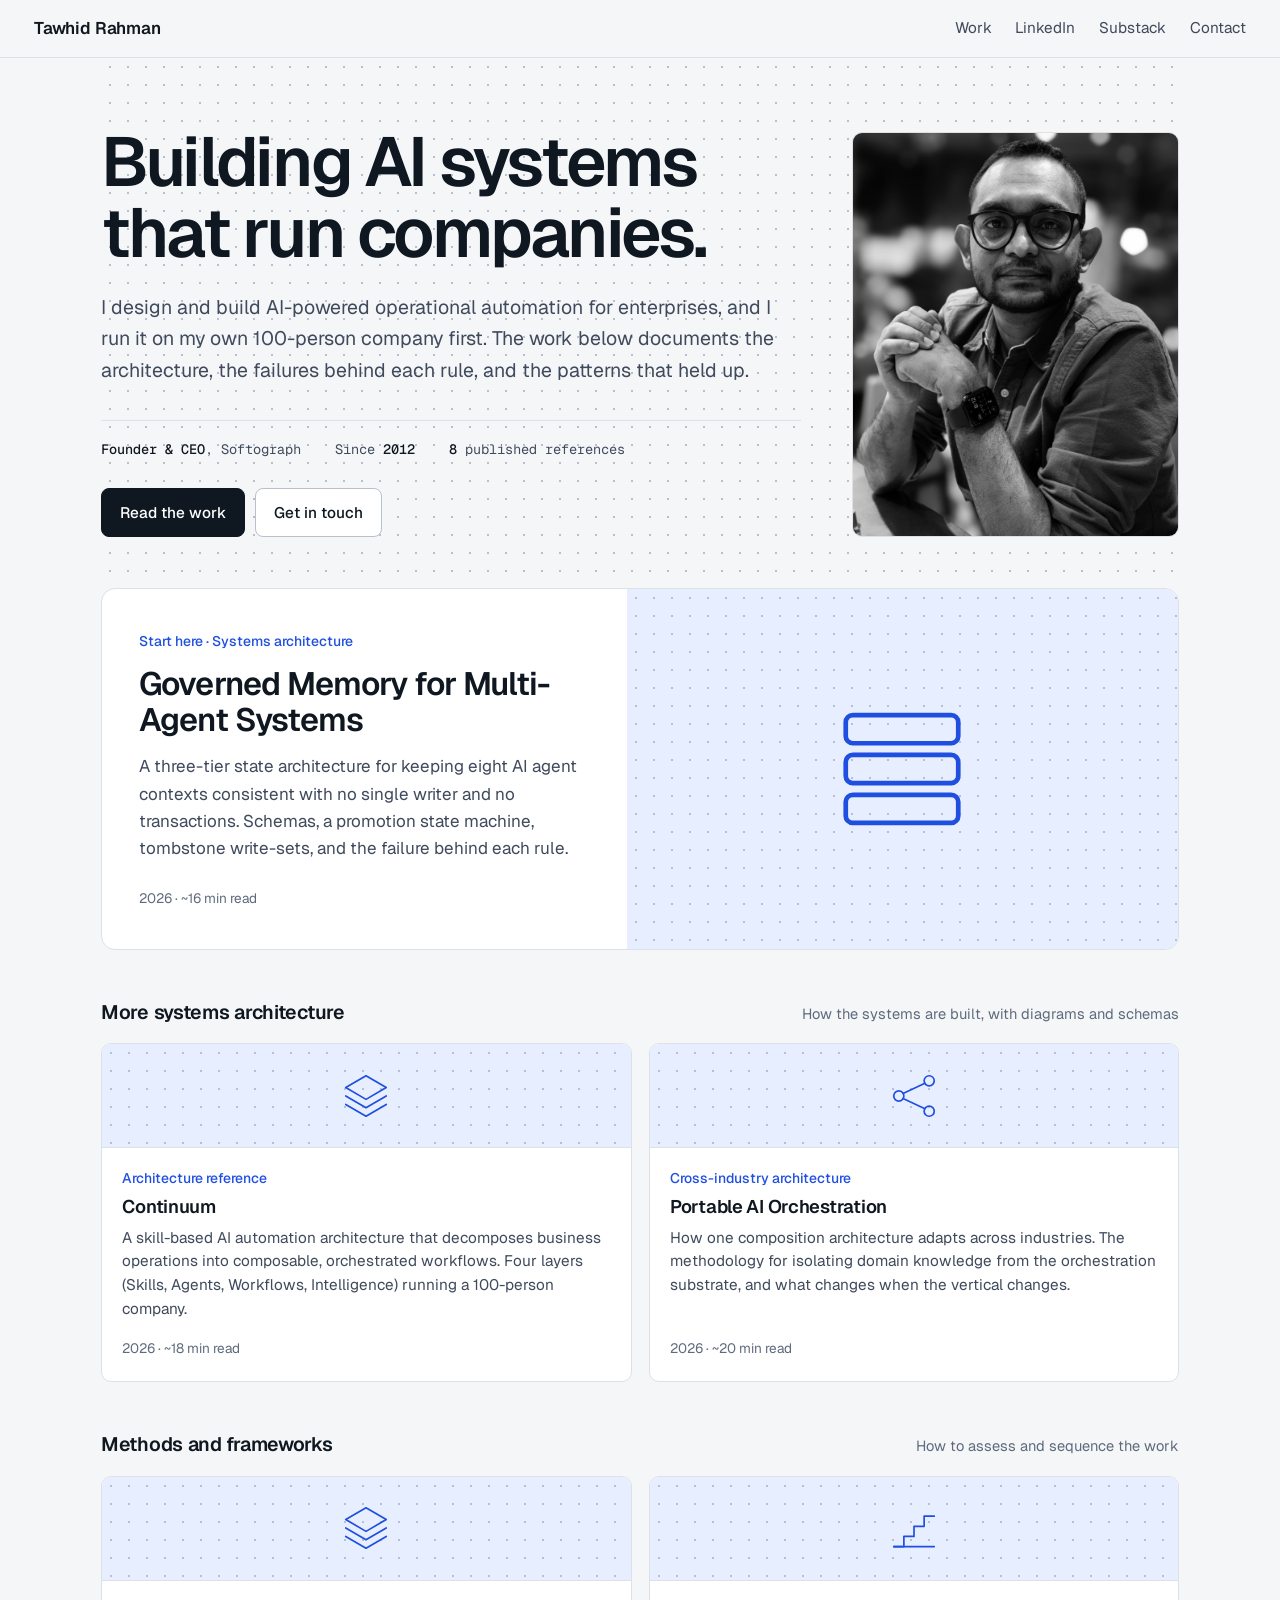
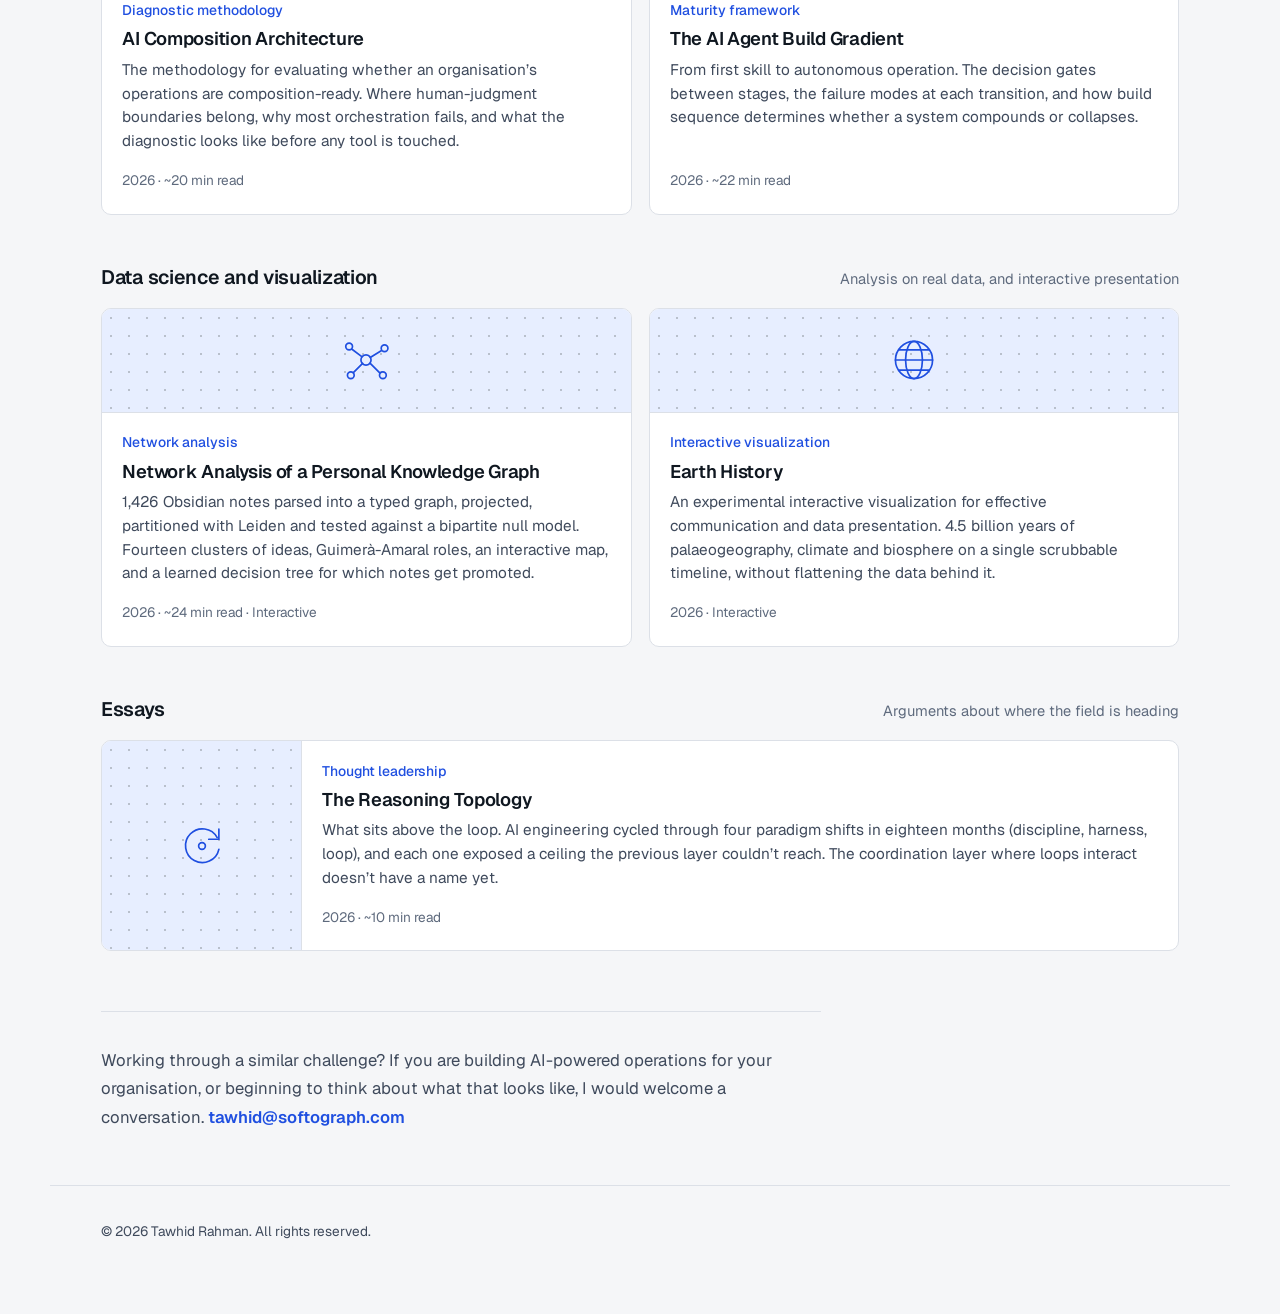
==== commit 42584f3f: "Portrait shows full photo (no top crop); fix portability diagram text overflow; regenerate og image" ====
--- a/index.html
+++ b/index.html
@@ -50,7 +50,7 @@
       <div class="facts"><span><b>Founder &amp; CEO</b>, Softograph</span><span>Since <b>2012</b></span><span><b>8</b> published references</span></div>
       <div class="home-links"><a class="primary" href="#work">Read the work</a><a href="mailto:tawhid@softograph.com">Get in touch</a></div>
     </div>
-    <img class="photo" src="/assets/profile.jpg" width="720" height="720" alt="Tawhid Rahman">
+    <img class="photo" src="/assets/profile.jpg" width="805" height="1000" alt="Tawhid Rahman">
   </section>
 
   <section id="work">
--- a/assets/site.css
+++ b/assets/site.css
@@ -139,7 +139,7 @@
 .home-hero{display:grid;grid-template-columns:1.5fr .7fr;gap:3rem;align-items:end;padding:4rem 0 3rem}
 .home-hero h1{font-size:clamp(2.5rem,5.4vw,4.1rem);line-height:1.03;letter-spacing:-.04em;max-width:13ch;margin-bottom:0}
 .home-hero .lead{font-size:1.15rem;line-height:1.6;color:var(--text-secondary);max-width:54ch;margin:1.4rem 0 0}
-.home-hero .photo{width:100%;height:auto;aspect-ratio:1;object-fit:cover;border-radius:10px;filter:grayscale(1);border:1px solid var(--border);display:block}
+.home-hero .photo{width:100%;height:auto;max-width:340px;justify-self:end;object-fit:contain;border-radius:10px;filter:grayscale(1);border:1px solid var(--border);display:block}
 .facts{display:flex;flex-wrap:wrap;gap:.4rem 2rem;margin-top:2rem;padding-top:1rem;border-top:1px solid var(--border);font-family:var(--mono);font-size:.8rem;color:var(--text-secondary)}
 .facts b{color:var(--text-primary);font-weight:500}
 .home-links{display:flex;gap:.6rem;margin-top:1.6rem;flex-wrap:wrap}
@@ -197,7 +197,7 @@
 }
 @media(max-width:820px){
   .home-hero{grid-template-columns:1fr;gap:2rem}
-  .home-hero .photo{max-width:150px}
+  .home-hero .photo{width:100%;height:auto;max-width:340px;justify-self:end;object-fit:contain;border-radius:10px;filter:grayscale(1);border:1px solid var(--border);display:block}
   .feat-card{grid-template-columns:1fr}
   .grid,.grid.two{grid-template-columns:1fr}
   .shelf-note{display:none}
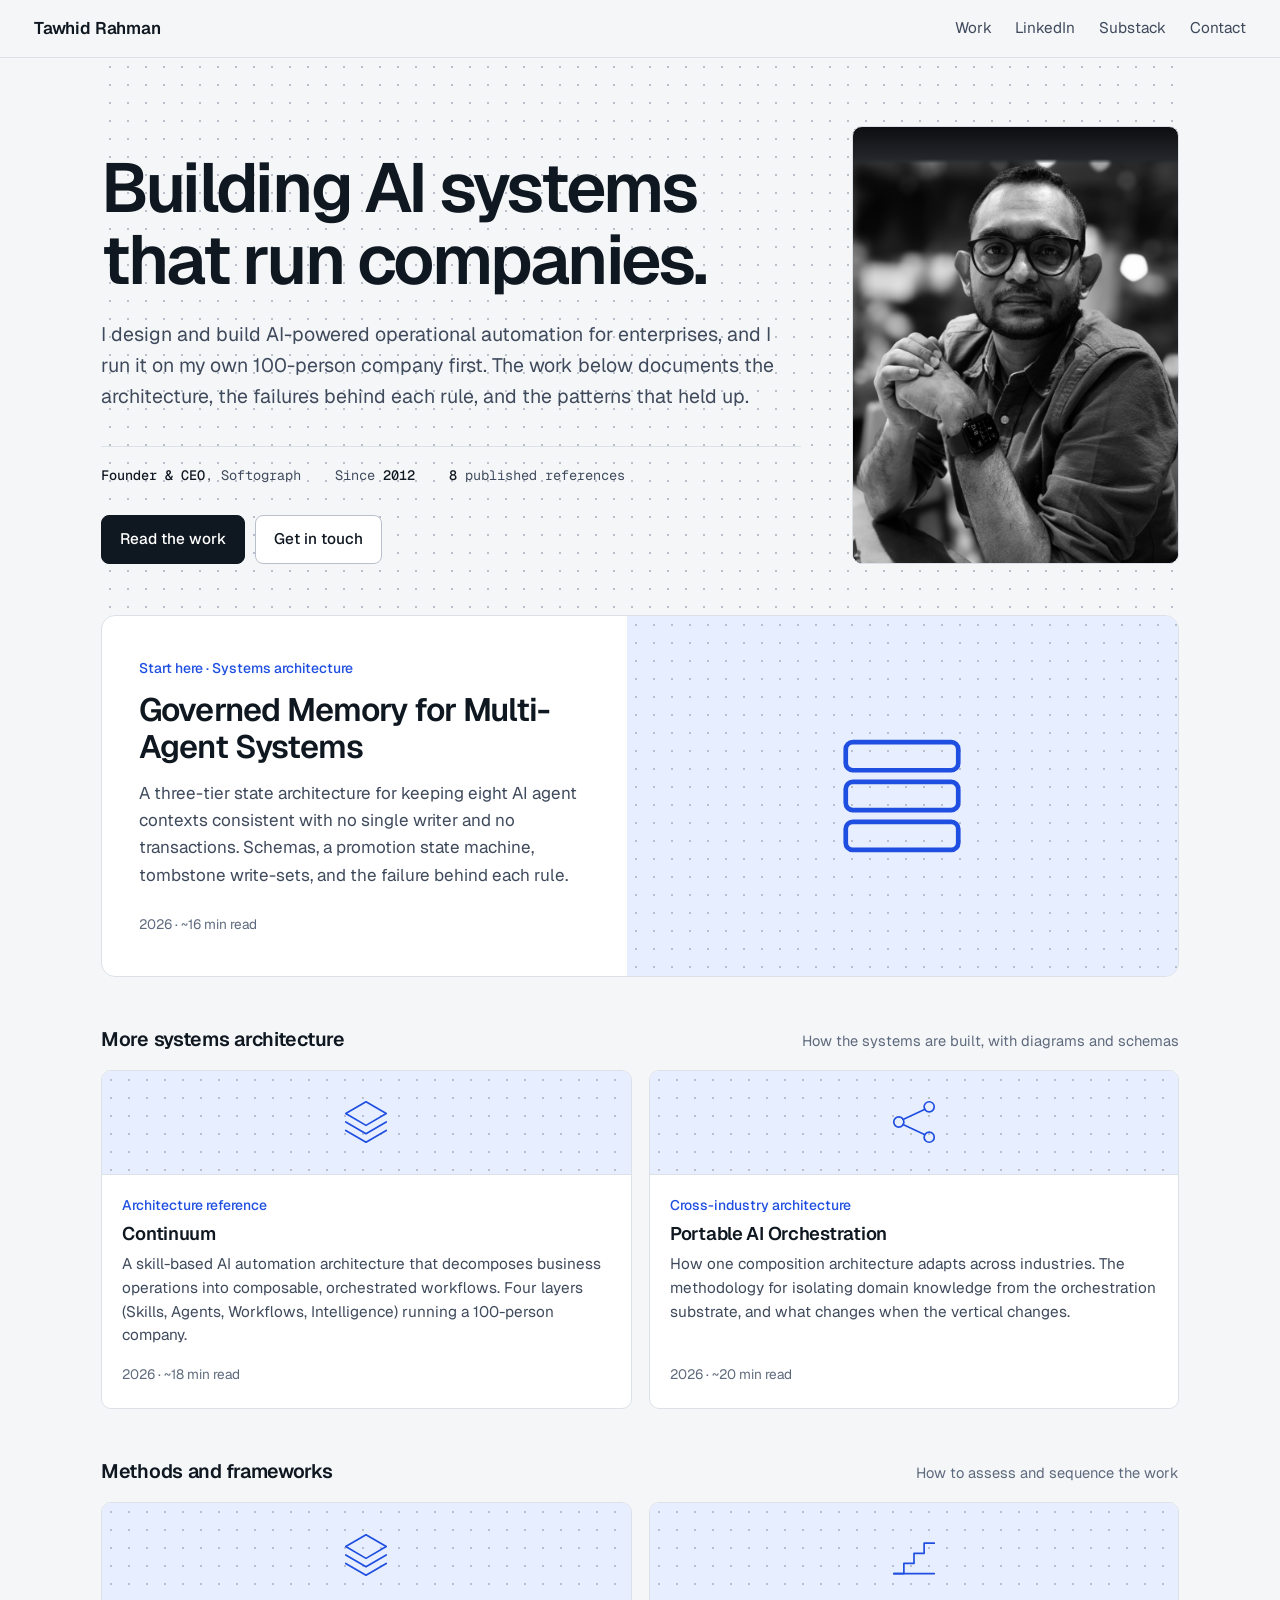
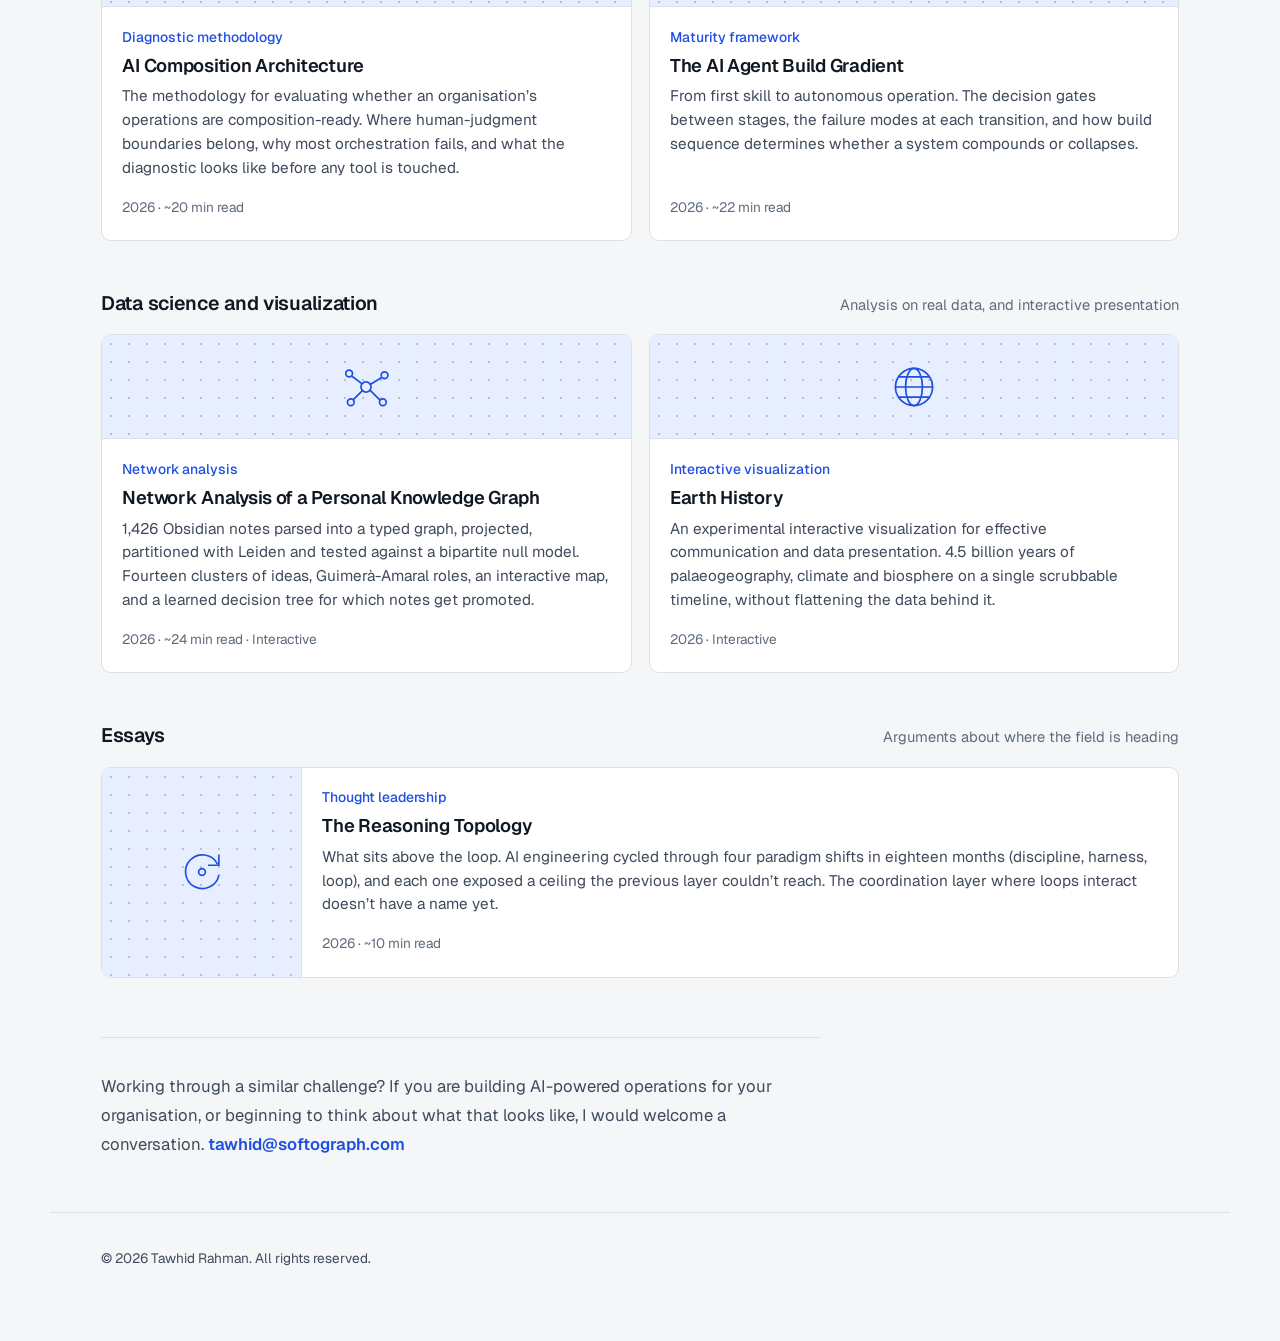
==== commit d26657e5: "Portrait: new filename (cache-safe), framed with headroom above the head, no top crop" ====
--- a/index.html
+++ b/index.html
@@ -50,7 +50,7 @@
       <div class="facts"><span><b>Founder &amp; CEO</b>, Softograph</span><span>Since <b>2012</b></span><span><b>8</b> published references</span></div>
       <div class="home-links"><a class="primary" href="#work">Read the work</a><a href="mailto:tawhid@softograph.com">Get in touch</a></div>
     </div>
-    <img class="photo" src="/assets/profile.jpg" width="805" height="1000" alt="Tawhid Rahman">
+    <div class="photo-frame"><img src="/assets/portrait.jpg" width="805" height="1000" alt="Tawhid Rahman"></div>
   </section>
 
   <section id="work">
--- a/assets/site.css
+++ b/assets/site.css
@@ -139,7 +139,8 @@
 .home-hero{display:grid;grid-template-columns:1.5fr .7fr;gap:3rem;align-items:end;padding:4rem 0 3rem}
 .home-hero h1{font-size:clamp(2.5rem,5.4vw,4.1rem);line-height:1.03;letter-spacing:-.04em;max-width:13ch;margin-bottom:0}
 .home-hero .lead{font-size:1.15rem;line-height:1.6;color:var(--text-secondary);max-width:54ch;margin:1.4rem 0 0}
-.home-hero .photo{width:100%;height:auto;max-width:340px;justify-self:end;object-fit:contain;border-radius:10px;filter:grayscale(1);border:1px solid var(--border);display:block}
+.home-hero .photo-frame{width:100%;max-width:340px;justify-self:end;background:linear-gradient(#0c0e11,#23262b) top/100% 1.9rem no-repeat #23262b;border:1px solid var(--border);border-radius:10px;padding-top:1.9rem;overflow:hidden}
+.home-hero .photo-frame img{display:block;width:100%;height:auto;filter:grayscale(1);-webkit-mask-image:linear-gradient(to bottom,transparent 0,#000 1.1%);mask-image:linear-gradient(to bottom,transparent 0,#000 1.1%)}
 .facts{display:flex;flex-wrap:wrap;gap:.4rem 2rem;margin-top:2rem;padding-top:1rem;border-top:1px solid var(--border);font-family:var(--mono);font-size:.8rem;color:var(--text-secondary)}
 .facts b{color:var(--text-primary);font-weight:500}
 .home-links{display:flex;gap:.6rem;margin-top:1.6rem;flex-wrap:wrap}
@@ -197,7 +198,7 @@
 }
 @media(max-width:820px){
   .home-hero{grid-template-columns:1fr;gap:2rem}
-  .home-hero .photo{width:100%;height:auto;max-width:340px;justify-self:end;object-fit:contain;border-radius:10px;filter:grayscale(1);border:1px solid var(--border);display:block}
+  .home-hero .photo-frame{max-width:220px;justify-self:start}
   .feat-card{grid-template-columns:1fr}
   .grid,.grid.two{grid-template-columns:1fr}
   .shelf-note{display:none}
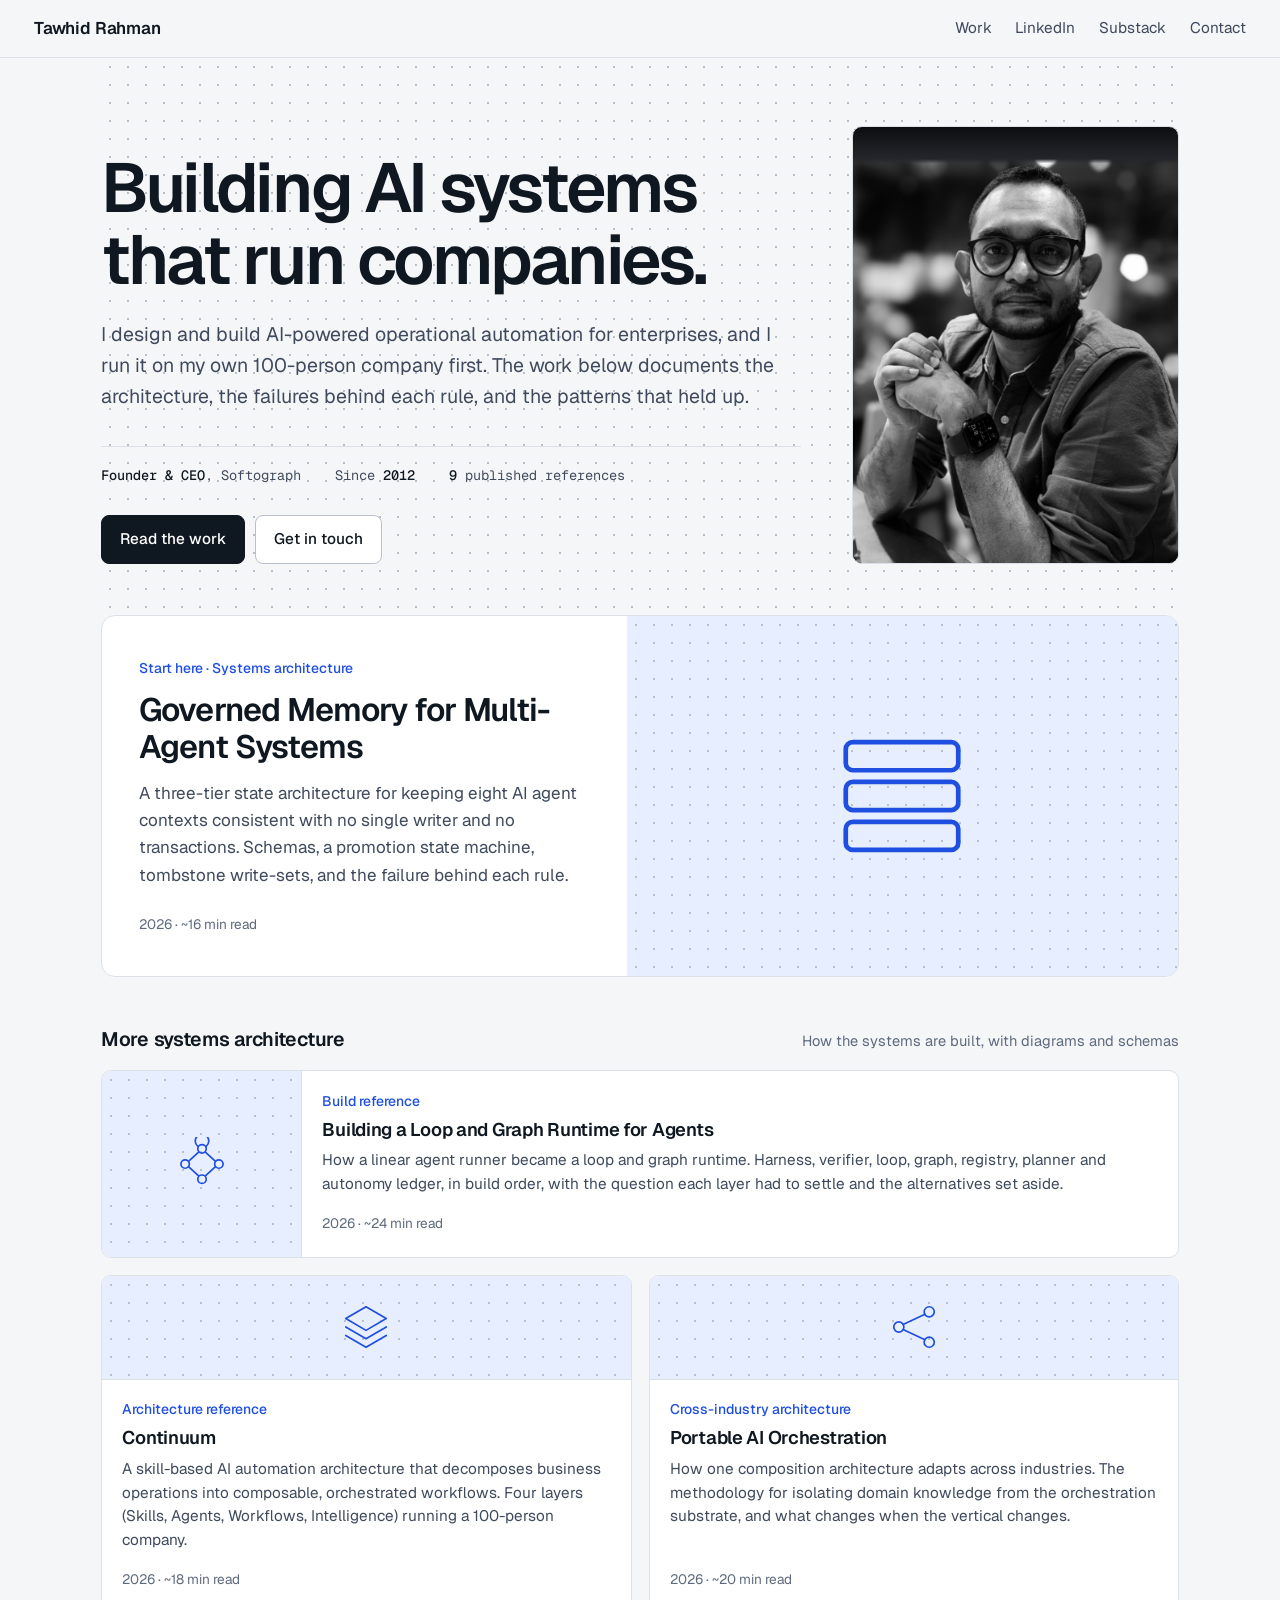
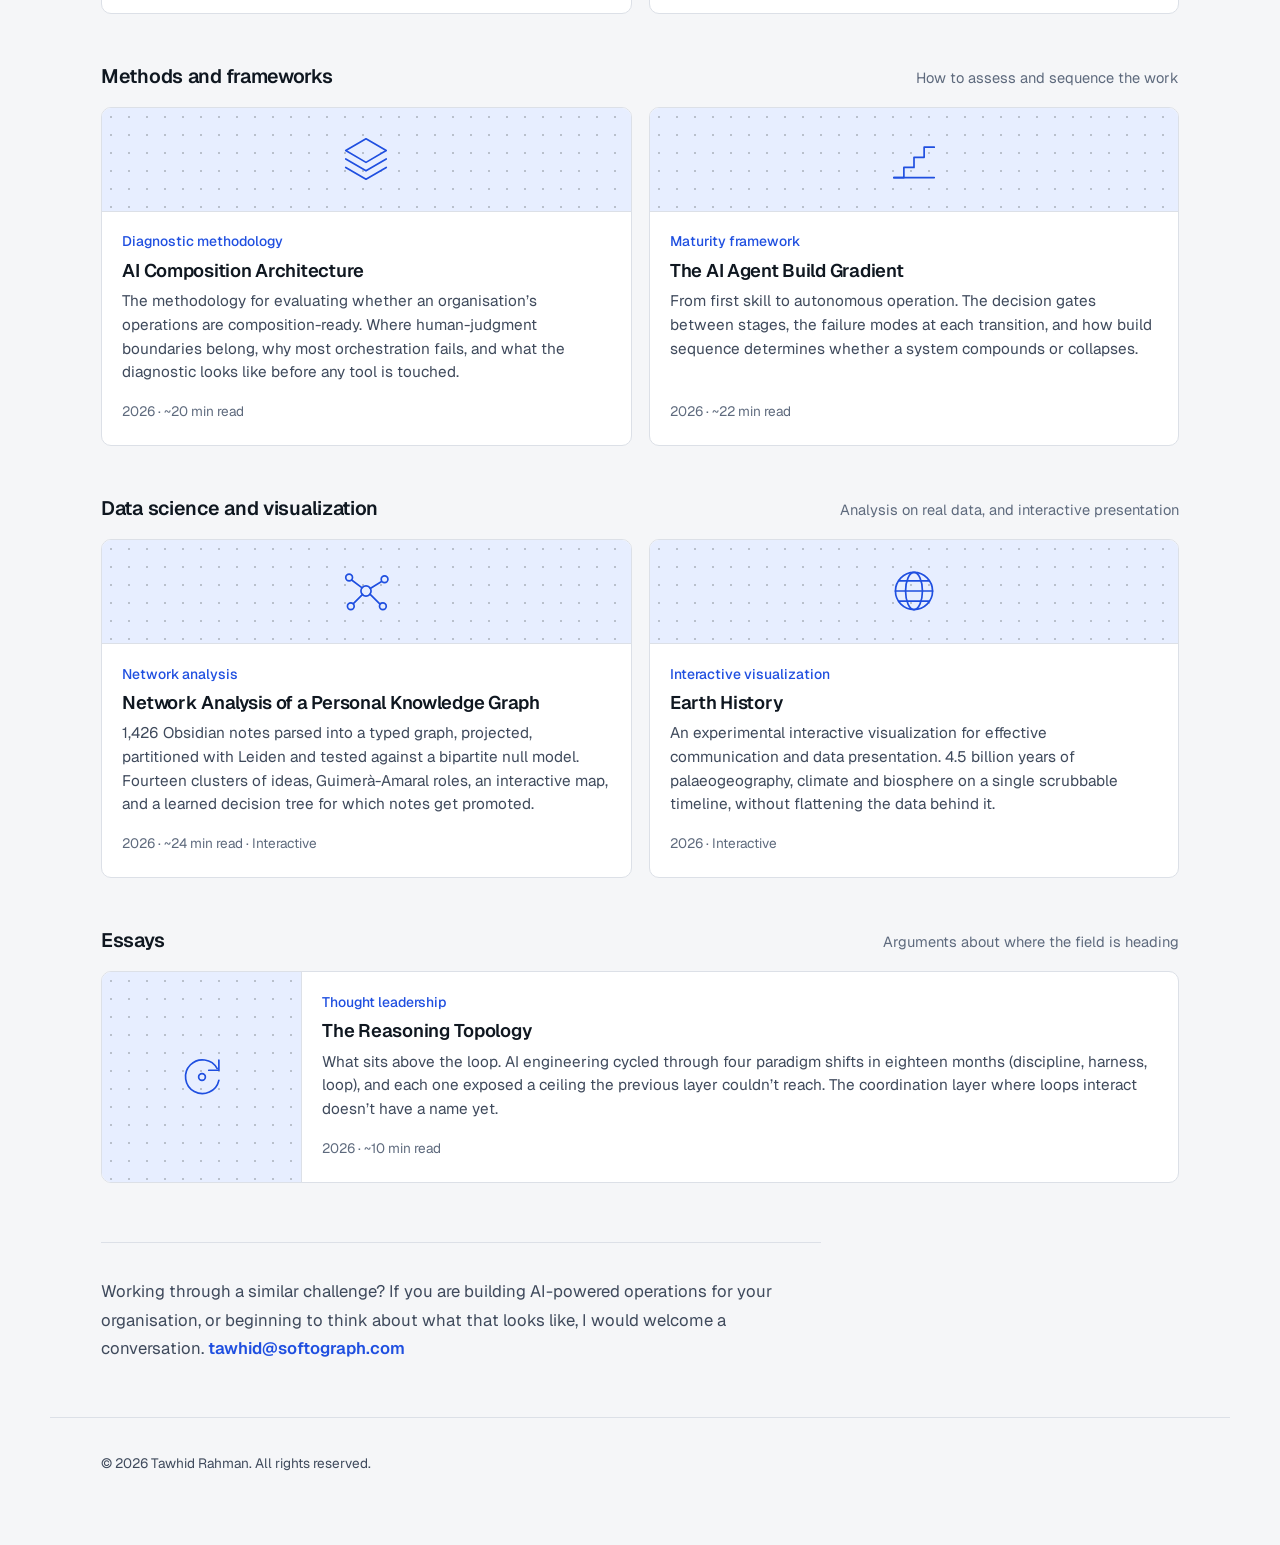
==== commit 6f3ab9d8: "Add Building a Loop and Graph Runtime for Agents; homepage card; forward link from Reasoning Topolog" ====
--- a/index.html
+++ b/index.html
@@ -27,6 +27,7 @@
     <symbol id="g-steps" viewBox="0 0 64 64"><path class="glyph" d="M8 54h12V42h12V30h12V18h12"/><path class="glyph" d="M8 54h48"/></symbol>
     <symbol id="g-net" viewBox="0 0 64 64"><circle class="glyph" cx="32" cy="32" r="6"/><circle class="glyph" cx="12" cy="16" r="4"/><circle class="glyph" cx="54" cy="18" r="4"/><circle class="glyph" cx="14" cy="50" r="4"/><circle class="glyph" cx="52" cy="50" r="4"/><path class="glyph" d="m15 19 12 9M50 21l-13 8M17 47l11-11M48 47 37 36"/></symbol>
     <symbol id="g-loop" viewBox="0 0 64 64"><path class="glyph" d="M50 22A20 20 0 1 0 52 36"/><path class="glyph" d="M52 12v12H40"/><circle class="glyph" cx="32" cy="32" r="4"/></symbol>
+    <symbol id="g-graph" viewBox="0 0 64 64"><circle class="glyph" cx="12" cy="32" r="5"/><circle class="glyph" cx="32" cy="14" r="5"/><circle class="glyph" cx="32" cy="50" r="5"/><circle class="glyph" cx="52" cy="32" r="5"/><path class="glyph" d="m16 29 12-11M16 35l12 11M36 18l12 11M36 46l12-11"/><path class="glyph" d="M27 11a8 8 0 1 1 10 0"/></symbol>
     <symbol id="g-globe" viewBox="0 0 64 64"><circle class="glyph" cx="32" cy="32" r="22"/><ellipse class="glyph" cx="32" cy="32" rx="10" ry="22"/><path class="glyph" d="M10 32h44M14 20h36M14 44h36"/></symbol>
   </defs>
 </svg>
@@ -47,7 +48,7 @@
     <div>
       <h1>Building AI systems that run companies.</h1>
       <p class="lead">I design and build AI-powered operational automation for enterprises, and I run it on my own 100-person company first. The work below documents the architecture, the failures behind each rule, and the patterns that held up.</p>
-      <div class="facts"><span><b>Founder &amp; CEO</b>, Softograph</span><span>Since <b>2012</b></span><span><b>8</b> published references</span></div>
+      <div class="facts"><span><b>Founder &amp; CEO</b>, Softograph</span><span>Since <b>2012</b></span><span><b>9</b> published references</span></div>
       <div class="home-links"><a class="primary" href="#work">Read the work</a><a href="mailto:tawhid@softograph.com">Get in touch</a></div>
     </div>
     <div class="photo-frame"><img src="/assets/portrait.jpg" width="805" height="1000" alt="Tawhid Rahman"></div>
@@ -68,6 +69,7 @@
   <section class="shelf" id="systems">
     <div class="shelf-head"><h2>More systems architecture</h2><p class="shelf-note">How the systems are built, with diagrams and schemas</p></div>
     <div class="grid two">
+      <a class="item wide" href="/work/loop-graph-runtime.html"><div class="thumb"><svg aria-hidden="true"><use href="#g-graph"/></svg></div><div class="body"><span class="kind">Build reference</span><h3>Building a Loop and Graph Runtime for Agents</h3><p>How a linear agent runner became a loop and graph runtime. Harness, verifier, loop, graph, registry, planner and autonomy ledger, in build order, with the question each layer had to settle and the alternatives set aside.</p><span class="meta">2026 &middot; ~24 min read</span></div></a>
       <a class="item" href="/work/continuum.html"><div class="thumb"><svg aria-hidden="true"><use href="#g-layers"/></svg></div><div class="body"><span class="kind">Architecture reference</span><h3>Continuum</h3><p>A skill-based AI automation architecture that decomposes business operations into composable, orchestrated workflows. Four layers (Skills, Agents, Workflows, Intelligence) running a 100-person company.</p><span class="meta">2026 &middot; ~18 min read</span></div></a>
       <a class="item" href="/work/portable-ai-orchestration.html"><div class="thumb"><svg aria-hidden="true"><use href="#g-nodes"/></svg></div><div class="body"><span class="kind">Cross-industry architecture</span><h3>Portable AI Orchestration</h3><p>How one composition architecture adapts across industries. The methodology for isolating domain knowledge from the orchestration substrate, and what changes when the vertical changes.</p><span class="meta">2026 &middot; ~20 min read</span></div></a>
     </div>
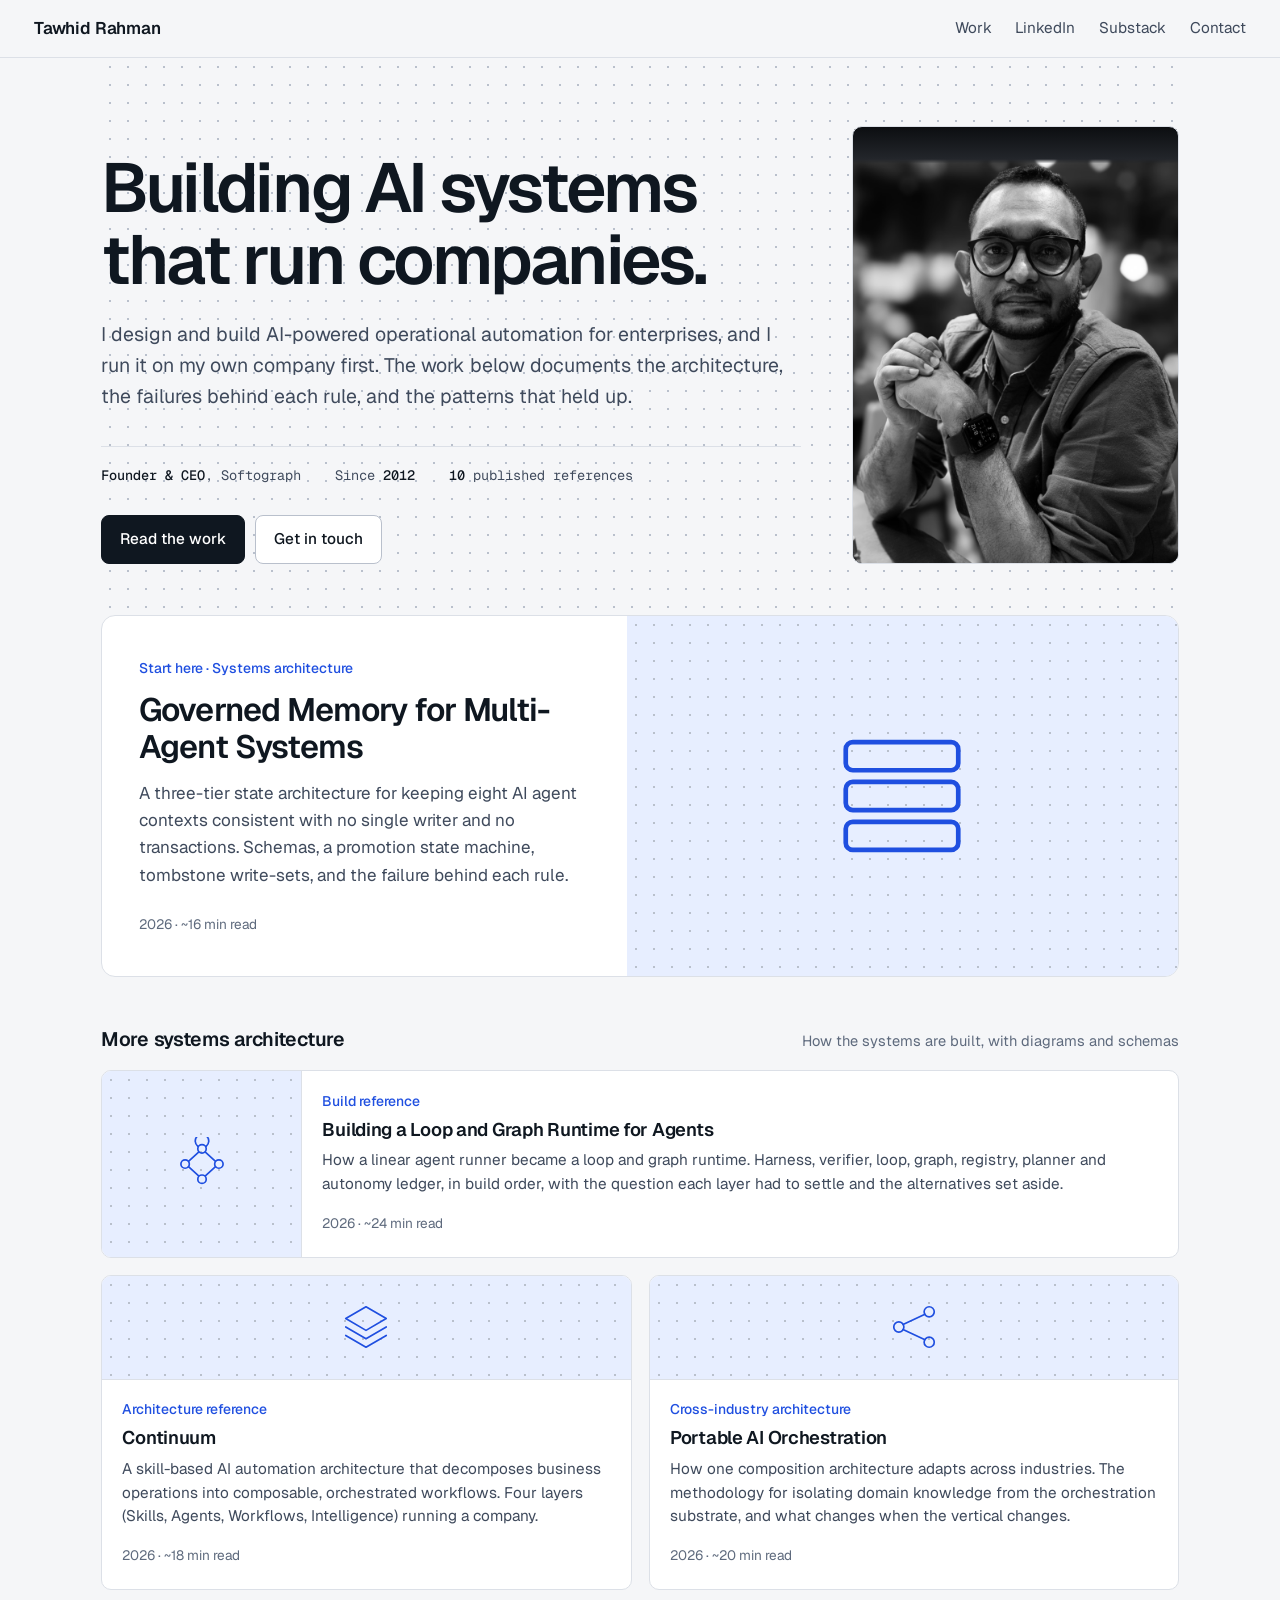
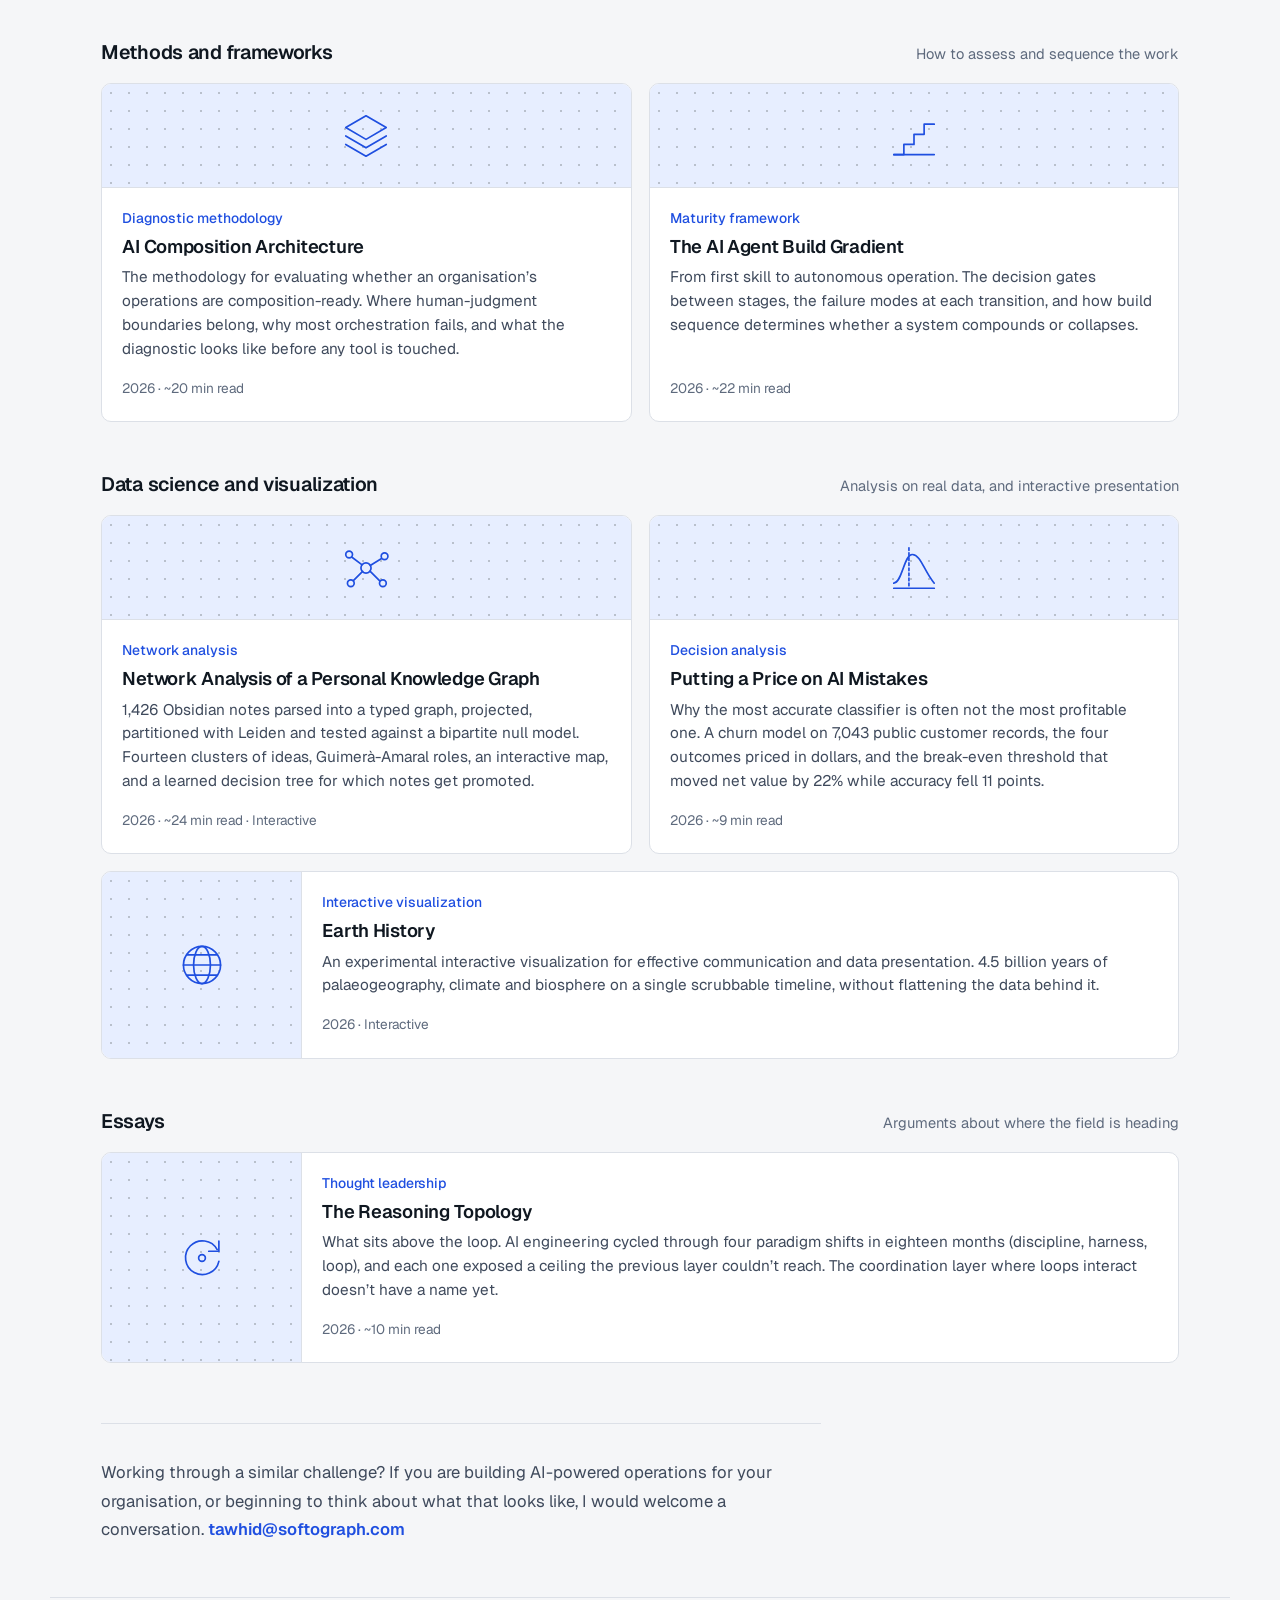
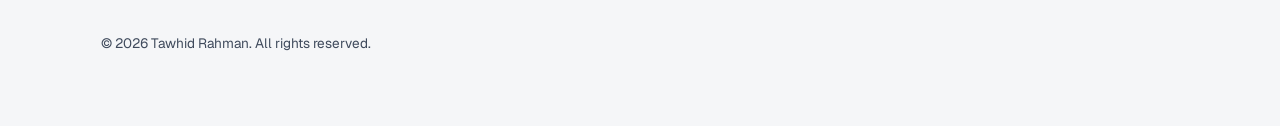
==== commit 822a06f2: "Publish: Putting a Price on AI Mistakes; drop 100-person from home copy" ====
--- a/index.html
+++ b/index.html
@@ -28,6 +28,7 @@
     <symbol id="g-net" viewBox="0 0 64 64"><circle class="glyph" cx="32" cy="32" r="6"/><circle class="glyph" cx="12" cy="16" r="4"/><circle class="glyph" cx="54" cy="18" r="4"/><circle class="glyph" cx="14" cy="50" r="4"/><circle class="glyph" cx="52" cy="50" r="4"/><path class="glyph" d="m15 19 12 9M50 21l-13 8M17 47l11-11M48 47 37 36"/></symbol>
     <symbol id="g-loop" viewBox="0 0 64 64"><path class="glyph" d="M50 22A20 20 0 1 0 52 36"/><path class="glyph" d="M52 12v12H40"/><circle class="glyph" cx="32" cy="32" r="4"/></symbol>
     <symbol id="g-graph" viewBox="0 0 64 64"><circle class="glyph" cx="12" cy="32" r="5"/><circle class="glyph" cx="32" cy="14" r="5"/><circle class="glyph" cx="32" cy="50" r="5"/><circle class="glyph" cx="52" cy="32" r="5"/><path class="glyph" d="m16 29 12-11M16 35l12 11M36 18l12 11M36 46l12-11"/><path class="glyph" d="M27 11a8 8 0 1 1 10 0"/></symbol>
+    <symbol id="g-threshold" viewBox="0 0 64 64"><path class="glyph" d="M8 50C18 50 20 16 30 16s14 20 26 34"/><path class="glyph" d="M26 8v48" stroke-dasharray="3 3"/><path class="glyph" d="M8 56h48"/></symbol>
     <symbol id="g-globe" viewBox="0 0 64 64"><circle class="glyph" cx="32" cy="32" r="22"/><ellipse class="glyph" cx="32" cy="32" rx="10" ry="22"/><path class="glyph" d="M10 32h44M14 20h36M14 44h36"/></symbol>
   </defs>
 </svg>
@@ -47,8 +48,8 @@
   <section class="home-hero dots">
     <div>
       <h1>Building AI systems that run companies.</h1>
-      <p class="lead">I design and build AI-powered operational automation for enterprises, and I run it on my own 100-person company first. The work below documents the architecture, the failures behind each rule, and the patterns that held up.</p>
-      <div class="facts"><span><b>Founder &amp; CEO</b>, Softograph</span><span>Since <b>2012</b></span><span><b>9</b> published references</span></div>
+      <p class="lead">I design and build AI-powered operational automation for enterprises, and I run it on my own company first. The work below documents the architecture, the failures behind each rule, and the patterns that held up.</p>
+      <div class="facts"><span><b>Founder &amp; CEO</b>, Softograph</span><span>Since <b>2012</b></span><span><b>10</b> published references</span></div>
       <div class="home-links"><a class="primary" href="#work">Read the work</a><a href="mailto:tawhid@softograph.com">Get in touch</a></div>
     </div>
     <div class="photo-frame"><img src="/assets/portrait.jpg" width="805" height="1000" alt="Tawhid Rahman"></div>
@@ -70,7 +71,7 @@
     <div class="shelf-head"><h2>More systems architecture</h2><p class="shelf-note">How the systems are built, with diagrams and schemas</p></div>
     <div class="grid two">
       <a class="item wide" href="/work/loop-graph-runtime.html"><div class="thumb"><svg aria-hidden="true"><use href="#g-graph"/></svg></div><div class="body"><span class="kind">Build reference</span><h3>Building a Loop and Graph Runtime for Agents</h3><p>How a linear agent runner became a loop and graph runtime. Harness, verifier, loop, graph, registry, planner and autonomy ledger, in build order, with the question each layer had to settle and the alternatives set aside.</p><span class="meta">2026 &middot; ~24 min read</span></div></a>
-      <a class="item" href="/work/continuum.html"><div class="thumb"><svg aria-hidden="true"><use href="#g-layers"/></svg></div><div class="body"><span class="kind">Architecture reference</span><h3>Continuum</h3><p>A skill-based AI automation architecture that decomposes business operations into composable, orchestrated workflows. Four layers (Skills, Agents, Workflows, Intelligence) running a 100-person company.</p><span class="meta">2026 &middot; ~18 min read</span></div></a>
+      <a class="item" href="/work/continuum.html"><div class="thumb"><svg aria-hidden="true"><use href="#g-layers"/></svg></div><div class="body"><span class="kind">Architecture reference</span><h3>Continuum</h3><p>A skill-based AI automation architecture that decomposes business operations into composable, orchestrated workflows. Four layers (Skills, Agents, Workflows, Intelligence) running a company.</p><span class="meta">2026 &middot; ~18 min read</span></div></a>
       <a class="item" href="/work/portable-ai-orchestration.html"><div class="thumb"><svg aria-hidden="true"><use href="#g-nodes"/></svg></div><div class="body"><span class="kind">Cross-industry architecture</span><h3>Portable AI Orchestration</h3><p>How one composition architecture adapts across industries. The methodology for isolating domain knowledge from the orchestration substrate, and what changes when the vertical changes.</p><span class="meta">2026 &middot; ~20 min read</span></div></a>
     </div>
   </section>
@@ -87,7 +88,8 @@
     <div class="shelf-head"><h2>Data science and visualization</h2><p class="shelf-note">Analysis on real data, and interactive presentation</p></div>
     <div class="grid two">
       <a class="item" href="/work/knowledge-graph-network-analysis.html"><div class="thumb"><svg aria-hidden="true"><use href="#g-net"/></svg></div><div class="body"><span class="kind">Network analysis</span><h3>Network Analysis of a Personal Knowledge Graph</h3><p>1,426 Obsidian notes parsed into a typed graph, projected, partitioned with Leiden and tested against a bipartite null model. Fourteen clusters of ideas, Guimer&agrave;-Amaral roles, an interactive map, and a learned decision tree for which notes get promoted.</p><span class="meta">2026 &middot; ~24 min read &middot; Interactive</span></div></a>
-      <a class="item" href="/earth-history/"><div class="thumb"><svg aria-hidden="true"><use href="#g-globe"/></svg></div><div class="body"><span class="kind">Interactive visualization</span><h3>Earth History</h3><p>An experimental interactive visualization for effective communication and data presentation. 4.5 billion years of palaeogeography, climate and biosphere on a single scrubbable timeline, without flattening the data behind it.</p><span class="meta">2026 &middot; Interactive</span></div></a>
+      <a class="item" href="/work/putting-a-price-on-ai-mistakes.html"><div class="thumb"><svg aria-hidden="true"><use href="#g-threshold"/></svg></div><div class="body"><span class="kind">Decision analysis</span><h3>Putting a Price on AI Mistakes</h3><p>Why the most accurate classifier is often not the most profitable one. A churn model on 7,043 public customer records, the four outcomes priced in dollars, and the break-even threshold that moved net value by 22% while accuracy fell 11 points.</p><span class="meta">2026 &middot; ~9 min read</span></div></a>
+      <a class="item wide" href="/earth-history/"><div class="thumb"><svg aria-hidden="true"><use href="#g-globe"/></svg></div><div class="body"><span class="kind">Interactive visualization</span><h3>Earth History</h3><p>An experimental interactive visualization for effective communication and data presentation. 4.5 billion years of palaeogeography, climate and biosphere on a single scrubbable timeline, without flattening the data behind it.</p><span class="meta">2026 &middot; Interactive</span></div></a>
     </div>
   </section>
 
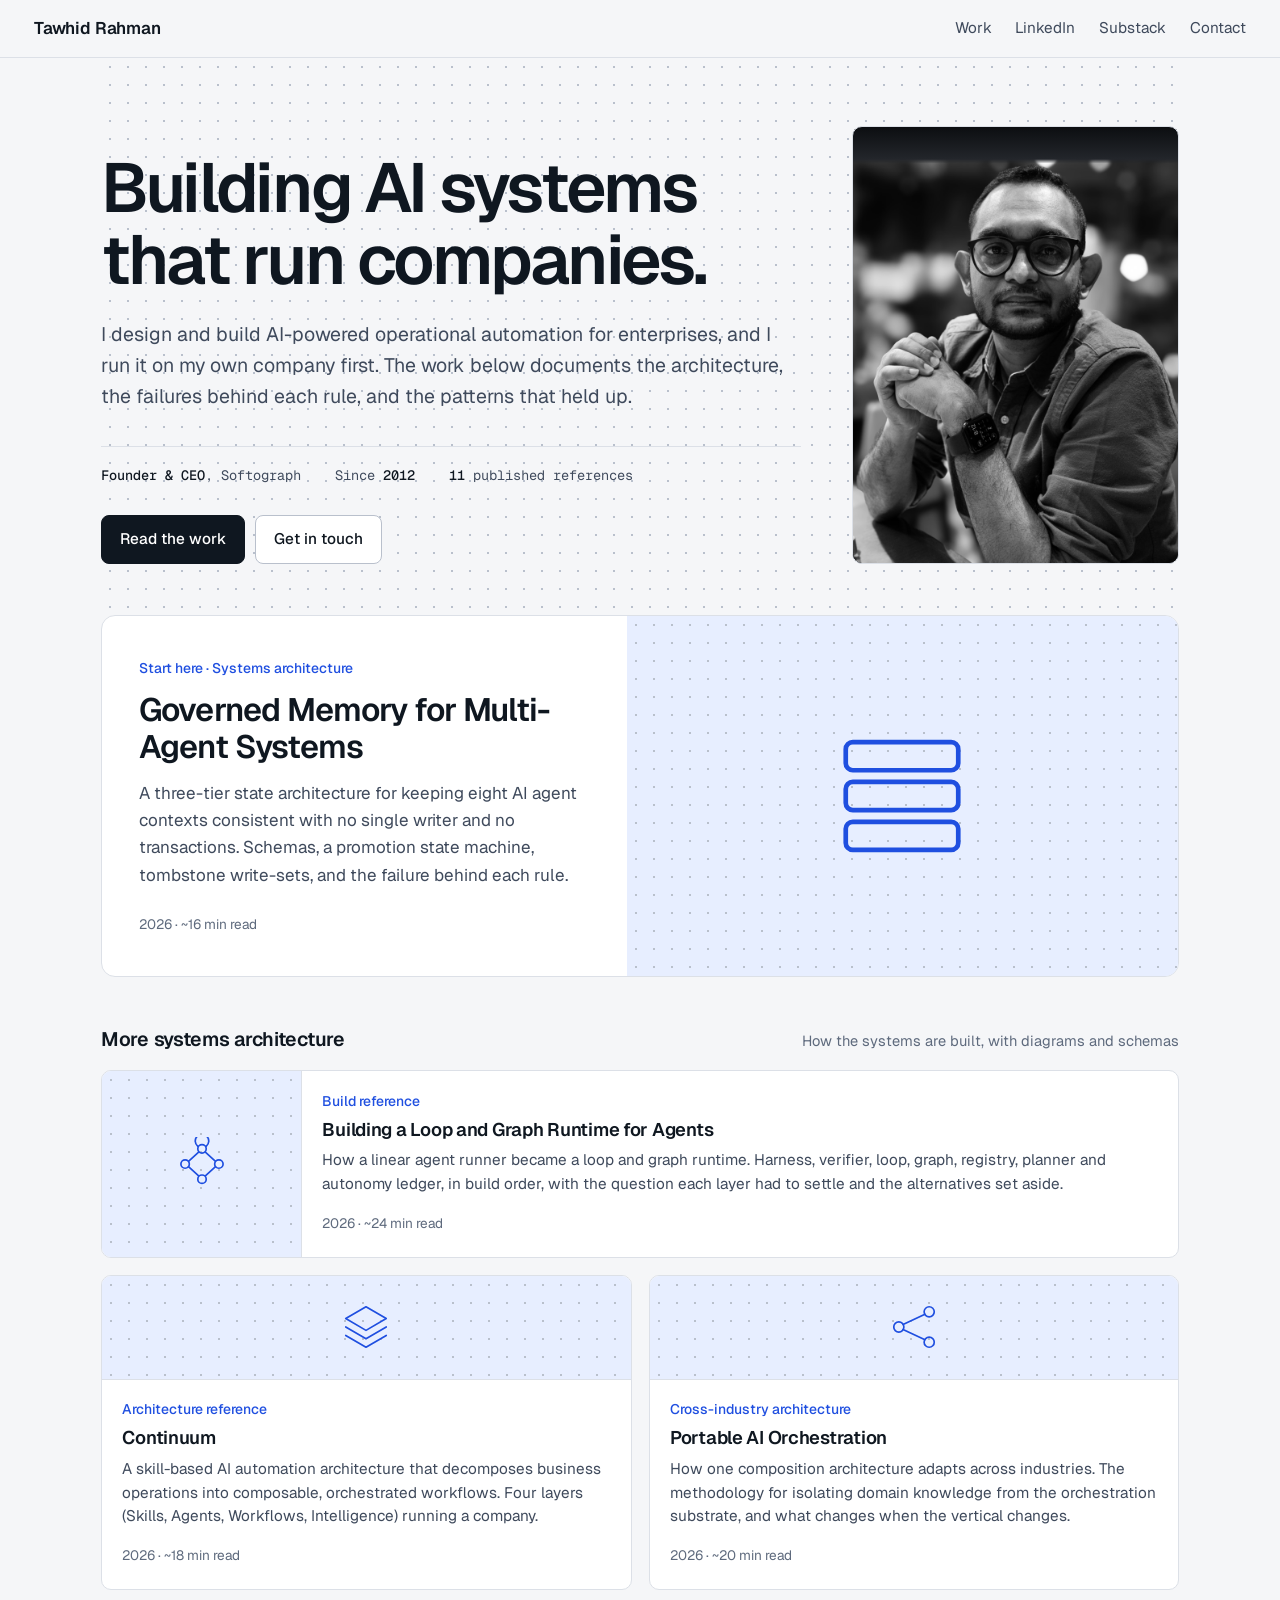
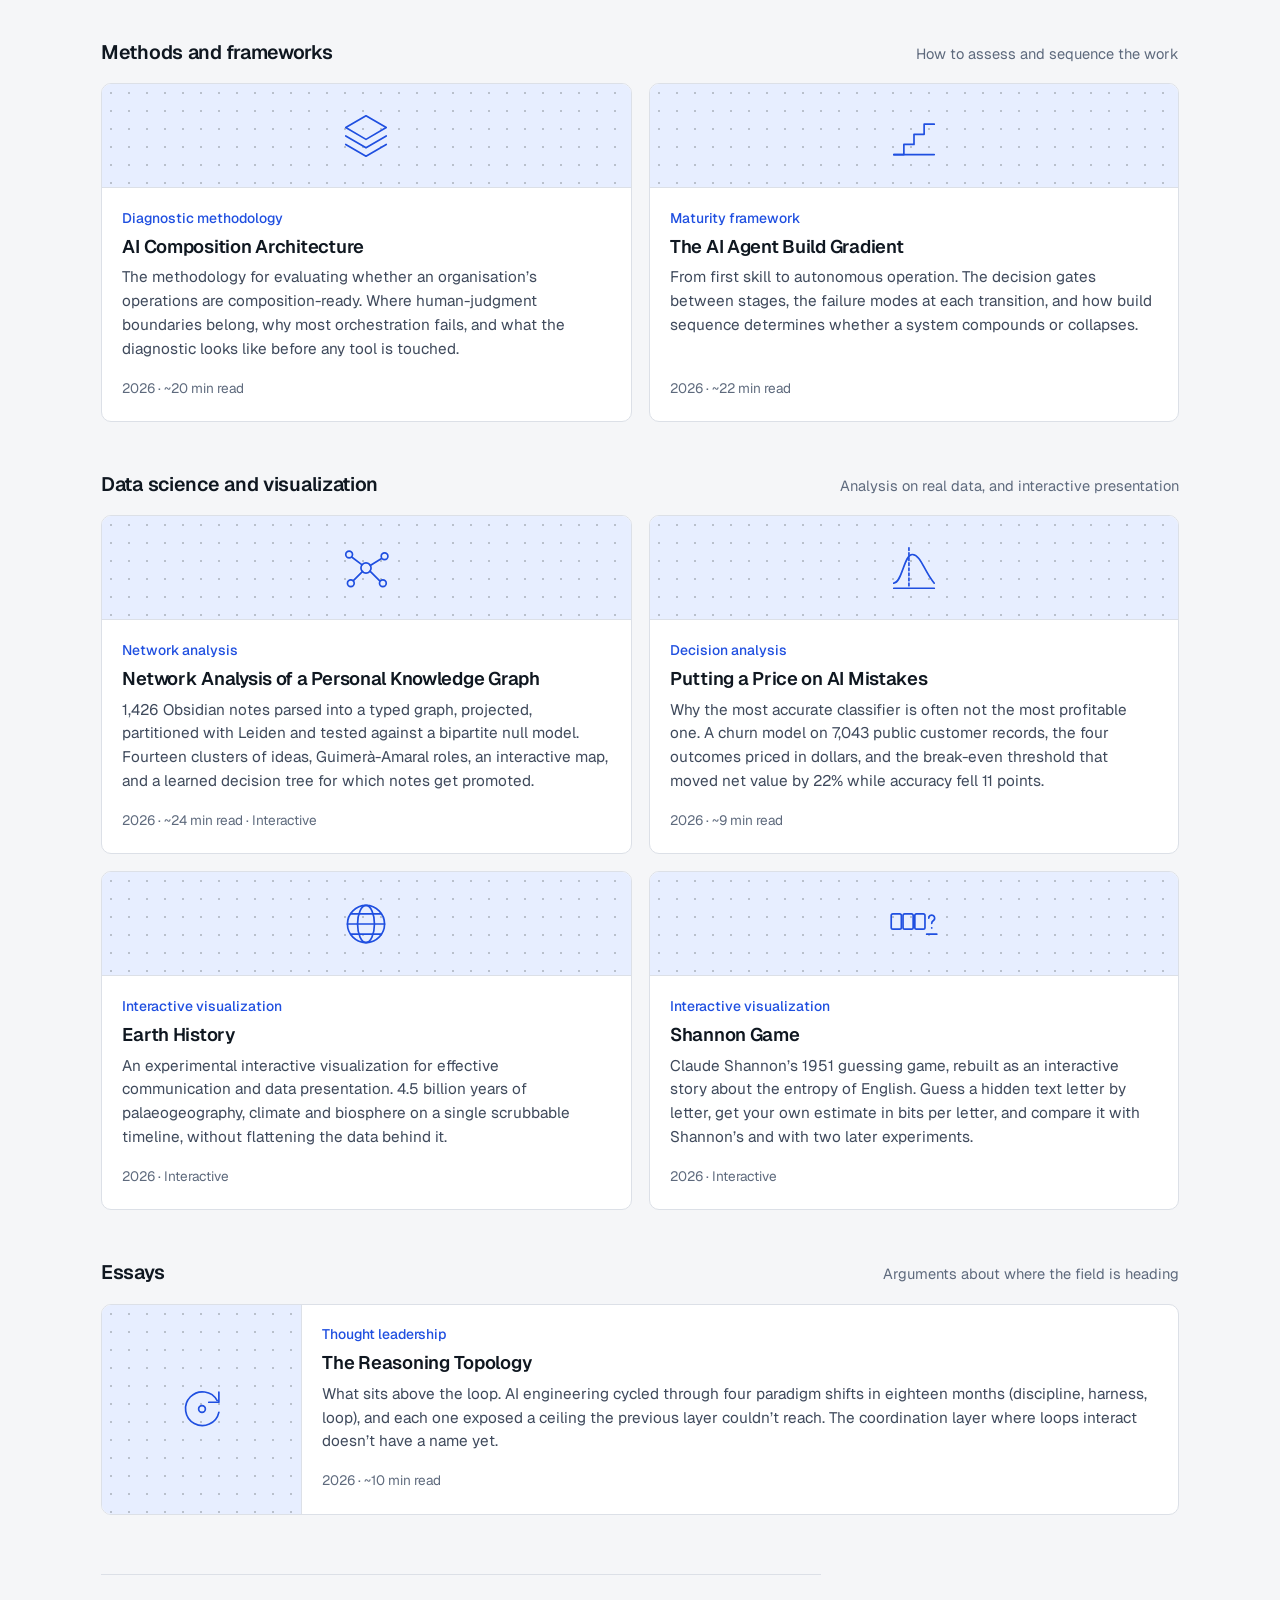
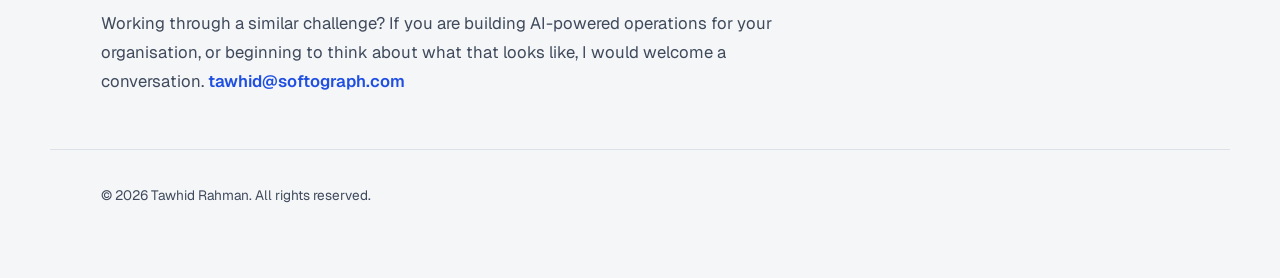
==== commit 675f2610: "Add Shannon Game to Data science and visualization; 11 published references Co-Authored-By: Claude O" ====
--- a/index.html
+++ b/index.html
@@ -29,7 +29,7 @@
     <symbol id="g-loop" viewBox="0 0 64 64"><path class="glyph" d="M50 22A20 20 0 1 0 52 36"/><path class="glyph" d="M52 12v12H40"/><circle class="glyph" cx="32" cy="32" r="4"/></symbol>
     <symbol id="g-graph" viewBox="0 0 64 64"><circle class="glyph" cx="12" cy="32" r="5"/><circle class="glyph" cx="32" cy="14" r="5"/><circle class="glyph" cx="32" cy="50" r="5"/><circle class="glyph" cx="52" cy="32" r="5"/><path class="glyph" d="m16 29 12-11M16 35l12 11M36 18l12 11M36 46l12-11"/><path class="glyph" d="M27 11a8 8 0 1 1 10 0"/></symbol>
     <symbol id="g-threshold" viewBox="0 0 64 64"><path class="glyph" d="M8 50C18 50 20 16 30 16s14 20 26 34"/><path class="glyph" d="M26 8v48" stroke-dasharray="3 3"/><path class="glyph" d="M8 56h48"/></symbol>
-    <symbol id="g-globe" viewBox="0 0 64 64"><circle class="glyph" cx="32" cy="32" r="22"/><ellipse class="glyph" cx="32" cy="32" rx="10" ry="22"/><path class="glyph" d="M10 32h44M14 20h36M14 44h36"/></symbol>
+    <symbol id="g-guess" viewBox="0 0 64 64"><rect class="glyph" x="5" y="20" width="12" height="18" rx="2"/><rect class="glyph" x="19" y="20" width="12" height="18" rx="2"/><rect class="glyph" x="33" y="20" width="12" height="18" rx="2"/><path class="glyph" d="M47 44h12"/><path class="glyph" d="M49.5 25a3.5 3.5 0 1 1 5.5 2.9c-1.4.9-2 1.8-2 3.3"/><path class="glyph" d="M53 36.5v.1"/></symbol>    <symbol id="g-globe" viewBox="0 0 64 64"><circle class="glyph" cx="32" cy="32" r="22"/><ellipse class="glyph" cx="32" cy="32" rx="10" ry="22"/><path class="glyph" d="M10 32h44M14 20h36M14 44h36"/></symbol>
   </defs>
 </svg>
 
@@ -49,7 +49,7 @@
     <div>
       <h1>Building AI systems that run companies.</h1>
       <p class="lead">I design and build AI-powered operational automation for enterprises, and I run it on my own company first. The work below documents the architecture, the failures behind each rule, and the patterns that held up.</p>
-      <div class="facts"><span><b>Founder &amp; CEO</b>, Softograph</span><span>Since <b>2012</b></span><span><b>10</b> published references</span></div>
+      <div class="facts"><span><b>Founder &amp; CEO</b>, Softograph</span><span>Since <b>2012</b></span><span><b>11</b> published references</span></div>
       <div class="home-links"><a class="primary" href="#work">Read the work</a><a href="mailto:tawhid@softograph.com">Get in touch</a></div>
     </div>
     <div class="photo-frame"><img src="/assets/portrait.jpg" width="805" height="1000" alt="Tawhid Rahman"></div>
@@ -89,7 +89,7 @@
     <div class="grid two">
       <a class="item" href="/work/knowledge-graph-network-analysis.html"><div class="thumb"><svg aria-hidden="true"><use href="#g-net"/></svg></div><div class="body"><span class="kind">Network analysis</span><h3>Network Analysis of a Personal Knowledge Graph</h3><p>1,426 Obsidian notes parsed into a typed graph, projected, partitioned with Leiden and tested against a bipartite null model. Fourteen clusters of ideas, Guimer&agrave;-Amaral roles, an interactive map, and a learned decision tree for which notes get promoted.</p><span class="meta">2026 &middot; ~24 min read &middot; Interactive</span></div></a>
       <a class="item" href="/work/putting-a-price-on-ai-mistakes.html"><div class="thumb"><svg aria-hidden="true"><use href="#g-threshold"/></svg></div><div class="body"><span class="kind">Decision analysis</span><h3>Putting a Price on AI Mistakes</h3><p>Why the most accurate classifier is often not the most profitable one. A churn model on 7,043 public customer records, the four outcomes priced in dollars, and the break-even threshold that moved net value by 22% while accuracy fell 11 points.</p><span class="meta">2026 &middot; ~9 min read</span></div></a>
-      <a class="item wide" href="/earth-history/"><div class="thumb"><svg aria-hidden="true"><use href="#g-globe"/></svg></div><div class="body"><span class="kind">Interactive visualization</span><h3>Earth History</h3><p>An experimental interactive visualization for effective communication and data presentation. 4.5 billion years of palaeogeography, climate and biosphere on a single scrubbable timeline, without flattening the data behind it.</p><span class="meta">2026 &middot; Interactive</span></div></a>
+      <a class="item" href="/earth-history/"><div class="thumb"><svg aria-hidden="true"><use href="#g-globe"/></svg></div><div class="body"><span class="kind">Interactive visualization</span><h3>Earth History</h3><p>An experimental interactive visualization for effective communication and data presentation. 4.5 billion years of palaeogeography, climate and biosphere on a single scrubbable timeline, without flattening the data behind it.</p><span class="meta">2026 &middot; Interactive</span></div></a>      <a class="item" href="/shannon-game/"><div class="thumb"><svg aria-hidden="true"><use href="#g-guess"/></svg></div><div class="body"><span class="kind">Interactive visualization</span><h3>Shannon Game</h3><p>Claude Shannon&rsquo;s 1951 guessing game, rebuilt as an interactive story about the entropy of English. Guess a hidden text letter by letter, get your own estimate in bits per letter, and compare it with Shannon&rsquo;s and with two later experiments.</p><span class="meta">2026 &middot; Interactive</span></div></a>
     </div>
   </section>
 
